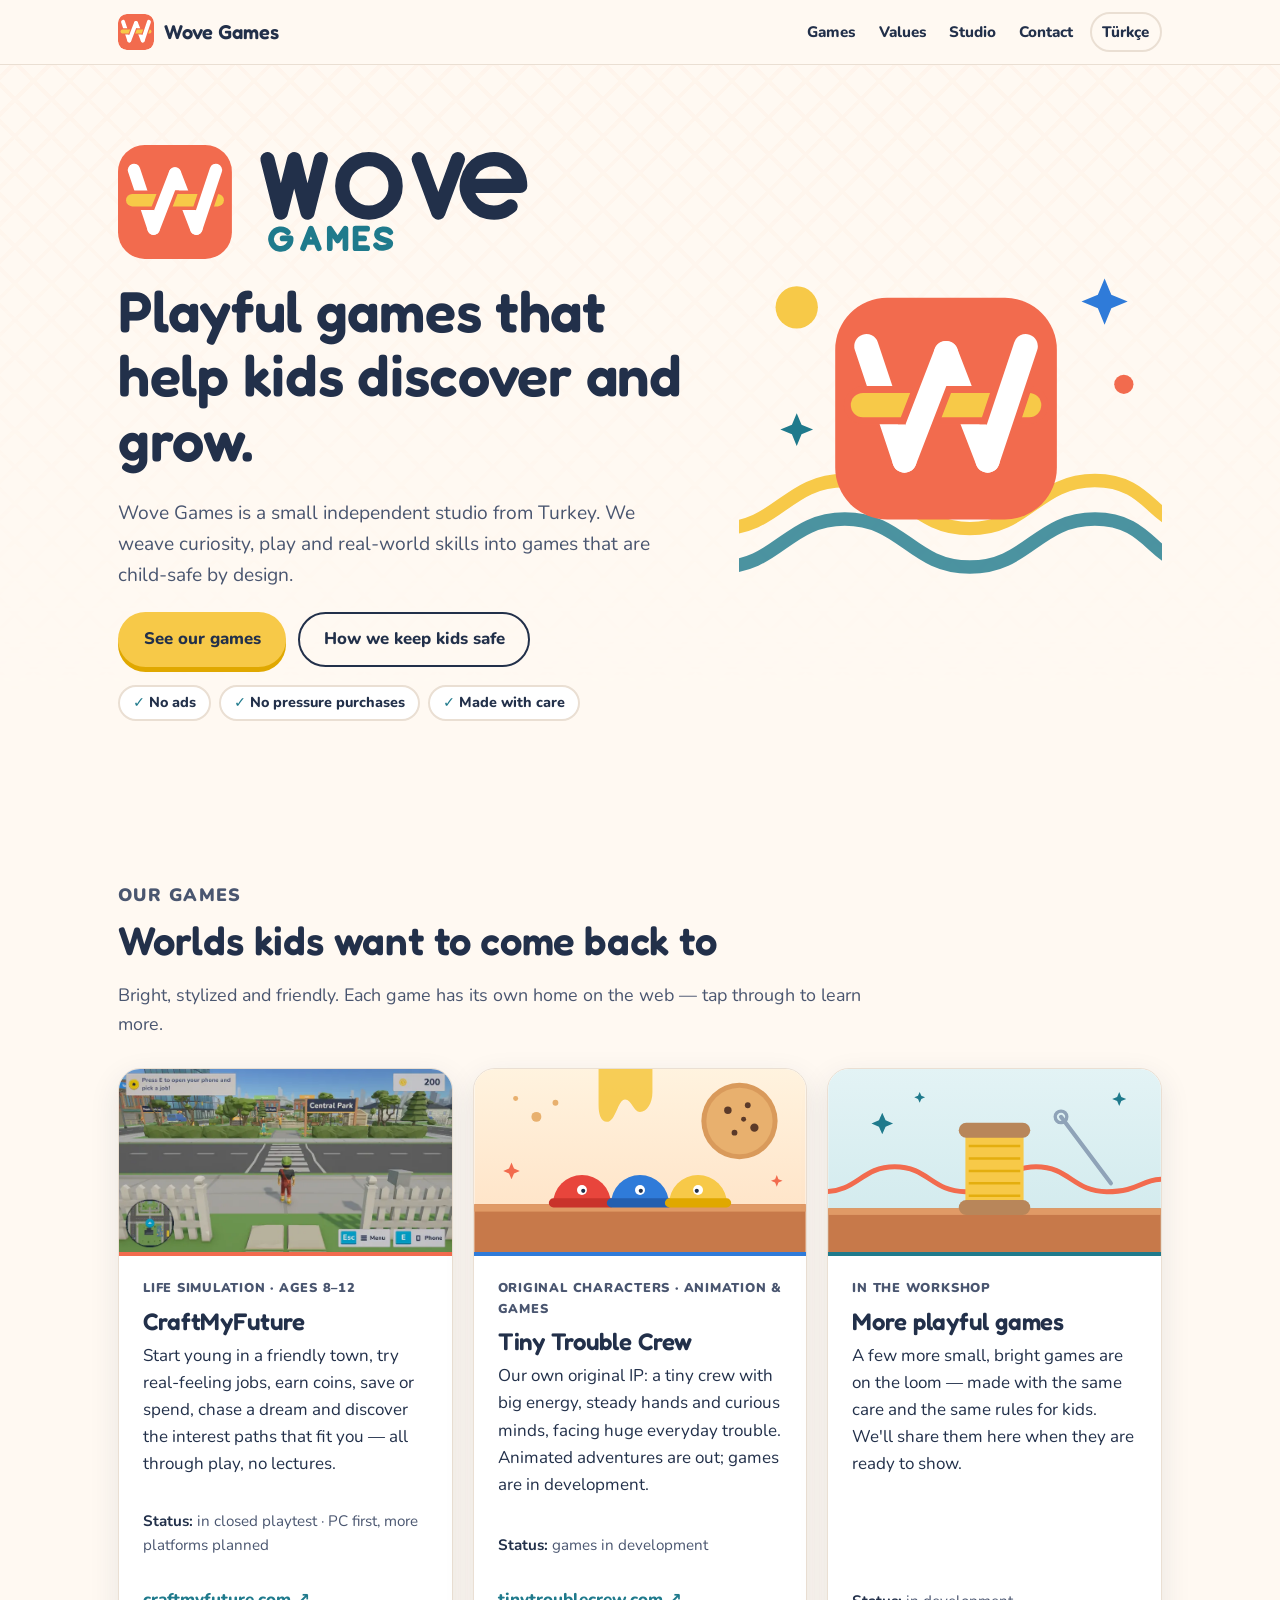
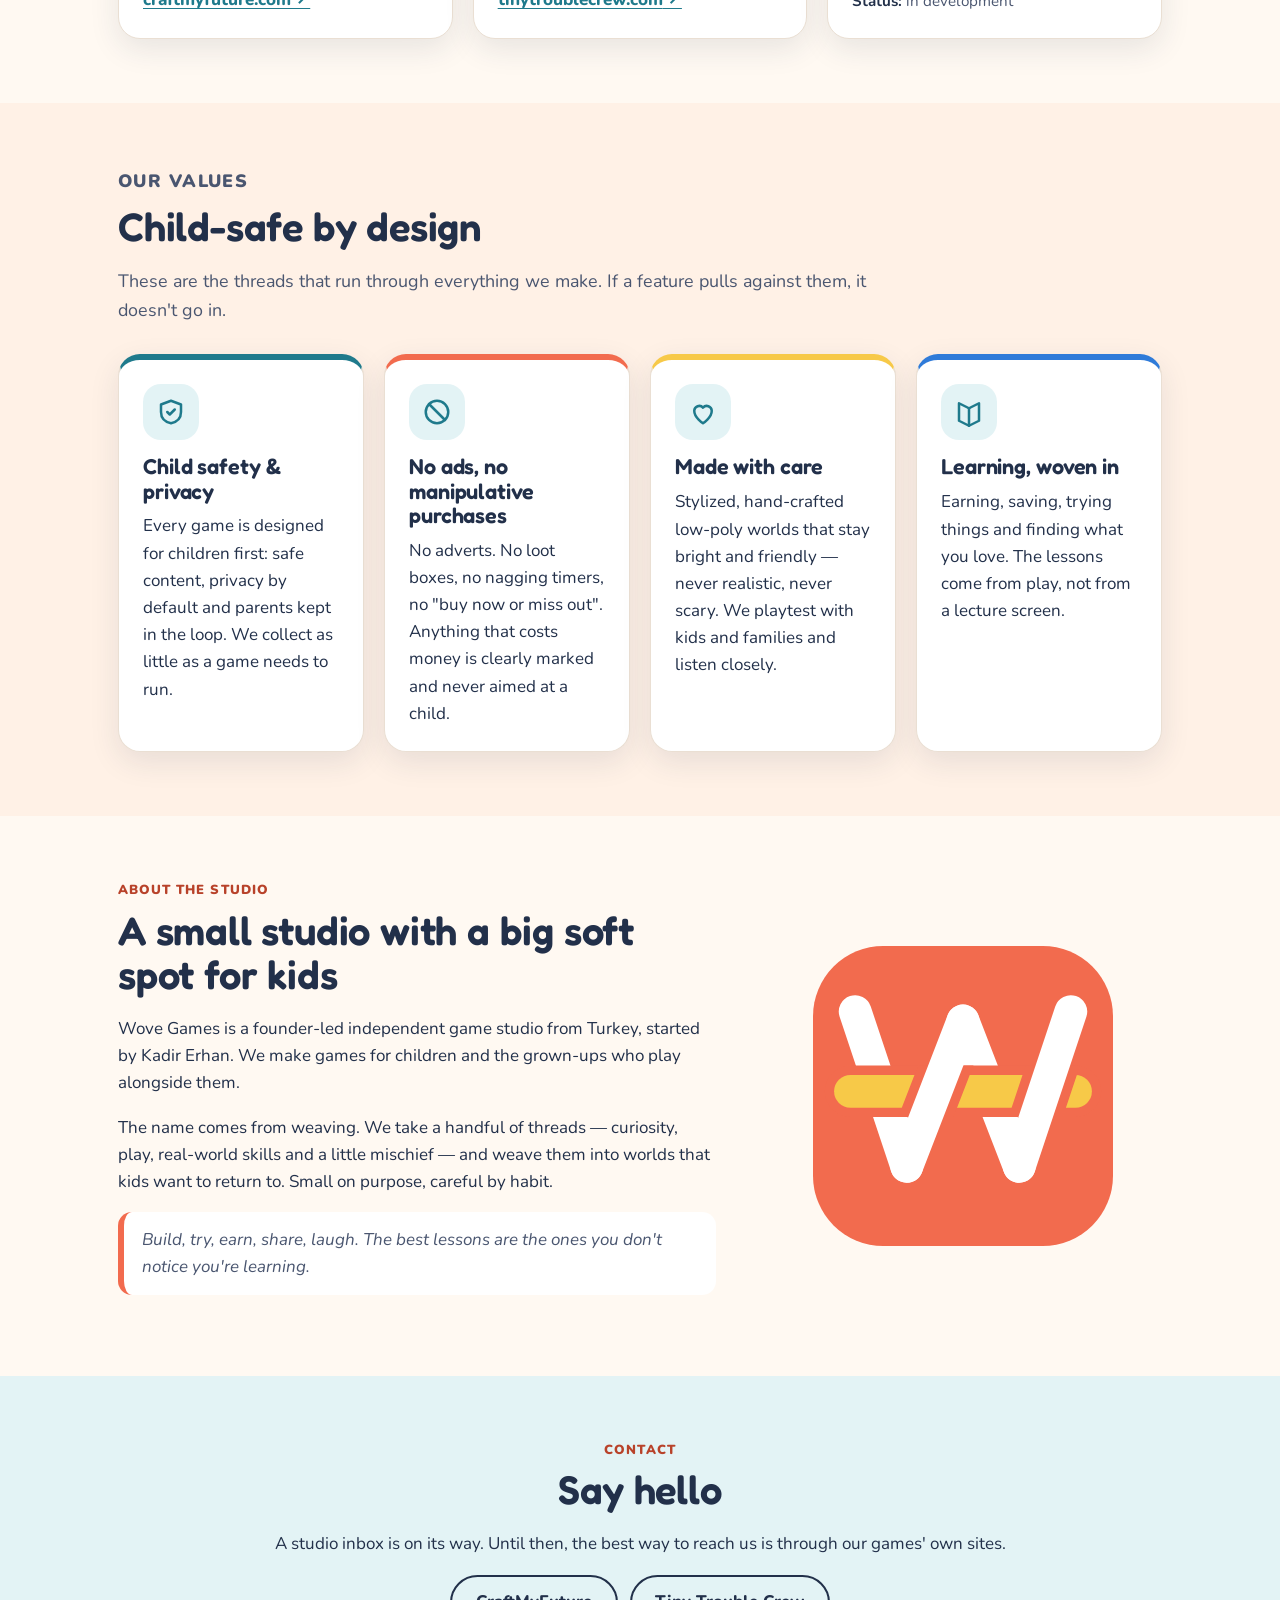
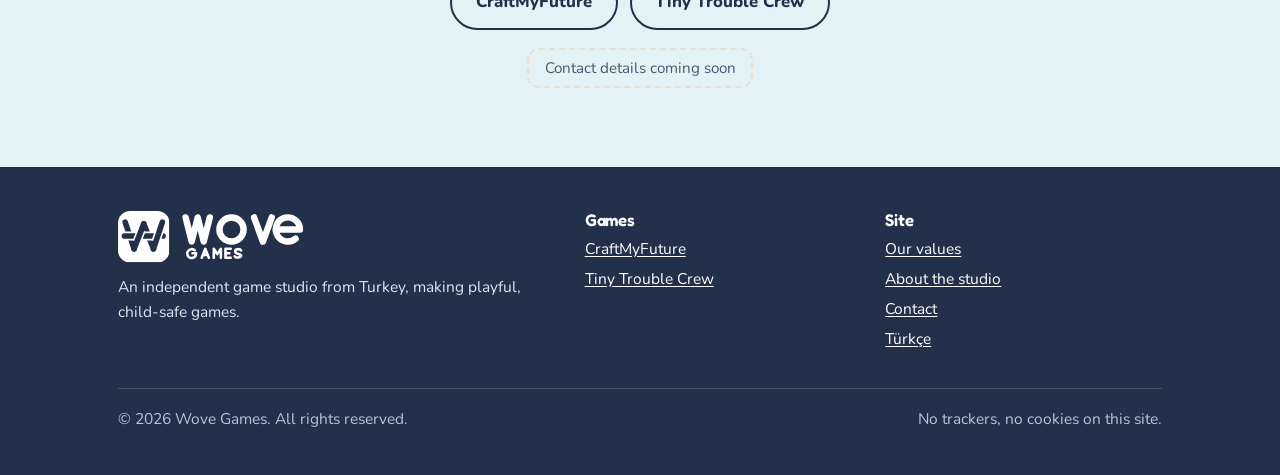
==== index.html @ b37e40ab "Wove Games website and logo: initial static site Hand-written static site for wovegames.com (GitHub " ====
<!doctype html>
<html lang="en">
<head>
<meta charset="utf-8">
<meta name="viewport" content="width=device-width, initial-scale=1">
<title>Wove Games — Playful games that help kids discover and grow</title>
<meta name="description" content="Wove Games is a small independent game studio from Turkey. We make playful, child-safe games such as CraftMyFuture and Tiny Trouble Crew — no ads, no pressure purchases.">
<link rel="canonical" href="https://wovegames.com/">
<link rel="alternate" hreflang="en" href="https://wovegames.com/">
<link rel="alternate" hreflang="tr" href="https://wovegames.com/tr/">
<link rel="alternate" hreflang="x-default" href="https://wovegames.com/">
<meta name="theme-color" content="#F26B4E">
<link rel="icon" href="/favicon.svg" type="image/svg+xml">
<link rel="apple-touch-icon" href="/assets/logo-mark-512.png">
<meta property="og:type" content="website">
<meta property="og:site_name" content="Wove Games">
<meta property="og:title" content="Wove Games — Playful games that help kids discover and grow">
<meta property="og:description" content="A small independent game studio from Turkey making child-safe games: CraftMyFuture, Tiny Trouble Crew and more playful games in the workshop.">
<meta property="og:url" content="https://wovegames.com/">
<meta property="og:image" content="https://wovegames.com/assets/og.png">
<meta property="og:image:width" content="1200">
<meta property="og:image:height" content="630">
<meta property="og:image:alt" content="Wove Games logo: a W with a thread woven through it">
<meta property="og:locale" content="en_US">
<meta property="og:locale:alternate" content="tr_TR">
<meta name="twitter:card" content="summary_large_image">
<link rel="preconnect" href="https://fonts.googleapis.com">
<link rel="preconnect" href="https://fonts.gstatic.com" crossorigin>
<link rel="stylesheet" href="https://fonts.googleapis.com/css2?family=Fredoka:wght@600&family=Nunito:wght@400;700;800;900&display=swap">
<link rel="stylesheet" href="/assets/css/site.css">
</head>
<body>
<a class="skip-link" href="#main">Skip to content</a>
<header class="site-header">
 <div class="wrap">
  <a class="brand" href="/"><img src="/assets/logo-mark.svg" alt="" width="36" height="36">Wove Games</a>
  <nav class="nav" aria-label="Main">
   <ul><li><a href="#games">Games</a></li><li><a href="#values">Values</a></li><li><a href="#studio">Studio</a></li><li><a href="#contact">Contact</a></li></ul>
   <a class="lang" href="/tr/" hreflang="tr" lang="tr">Türkçe</a>
  </nav>
 </div>
</header>

<main id="main">
<section class="hero" aria-labelledby="hero-title">
 <div class="wrap">
  <div>
   <svg class="hero-logo" viewBox="0 0 236 64" role="img" aria-label="Wove Games">
    <rect width="64" height="64" rx="15" fill="#F26B4E"/>
    <g fill="none" stroke-width="7" stroke-linecap="round" stroke-linejoin="round">
     <path d="M9 14l11 33M32 16l12 31" stroke="#fff"/>
     <path d="M8 31H56" stroke="#F26B4E" stroke-width="11"/>
     <path d="M8 31H56" stroke="#F7C948"/>
     <g clip-path="url(#hero-band)"><path d="M20 47l12-31M44 47l11-33" stroke="#F26B4E" stroke-width="11"/></g>
     <path d="M20 47l12-31M44 47l11-33" stroke="#fff"/>
    </g>
    <clipPath id="hero-band"><rect y="25.5" width="64" height="11"/></clipPath>
    <g transform="translate(84 8)" fill="none" stroke="currentColor" stroke-width="8" stroke-linecap="round" stroke-linejoin="round">
     <path d="M0 0l7.5 30 7.5-30 7.5 30 7.5-30"/><circle cx="57" cy="15" r="15"/><path d="M85 0l11 30 11-30"/><path d="M112 15h30a15 15 0 1 0-5.4 11.5"/>
    </g>
    <g transform="translate(86 47)" fill="none" stroke="#1F7A8C" stroke-width="3.2" stroke-linecap="round" stroke-linejoin="round">
     <path d="M9.4 2a5.5 5.5 0 1 0 1.6 3.5h-4.5"/><path d="M18 11l4.4-11 4.4 11M19.8 7.5h5.2"/><path d="M33 11V0l4.4 6.6L41.8 0v11"/><path d="M54 0h-6.5v11h6.5M47.5 5.5h4.8"/><path d="M67 2c-1.5-2.3-7.5-2.3-7.5 1.2S67 6 67 8.3 60.5 12 59 9.3"/>
    </g>
   </svg>
   <h1 id="hero-title">Playful games that help kids discover and grow.</h1>
   <p class="lead">Wove Games is a small independent studio from Turkey. We weave curiosity, play and real-world skills into games that are child-safe by design.</p>
   <div class="hero-actions">
    <a class="btn btn-primary" href="#games">See our games</a>
    <a class="btn btn-outline" href="#values">How we keep kids safe</a>
   </div>
   <ul class="pills" aria-label="Our promises"><li>No ads</li><li>No pressure purchases</li><li>Made with care</li></ul>
  </div>
  <svg class="hero-art" viewBox="0 0 440 400" aria-hidden="true" focusable="false">
   <path d="M-20 300c60 0 70-50 130-50s70 50 130 50 70-50 130-50 60 50 110 50" fill="none" stroke="#F7C948" stroke-width="14" stroke-linecap="round"/>
   <path d="M-20 340c60 0 70-50 130-50s70 50 130 50 70-50 130-50 60 50 110 50" fill="none" stroke="#1F7A8C" stroke-width="14" stroke-linecap="round" opacity=".8"/>
   <g transform="translate(100 60) scale(3.6)">
    <rect width="64" height="64" rx="15" fill="#F26B4E"/>
    <g fill="none" stroke-width="7" stroke-linecap="round" stroke-linejoin="round">
     <path d="M9 14l11 33M32 16l12 31" stroke="#fff"/>
     <path d="M8 31H56" stroke="#F26B4E" stroke-width="11"/>
     <path d="M8 31H56" stroke="#F7C948"/>
     <g clip-path="url(#art-band)"><path d="M20 47l12-31M44 47l11-33" stroke="#F26B4E" stroke-width="11"/></g>
     <path d="M20 47l12-31M44 47l11-33" stroke="#fff"/>
    </g>
    <clipPath id="art-band"><rect y="25.5" width="64" height="11"/></clipPath>
   </g>
   <circle cx="60" cy="70" r="22" fill="#F7C948"/>
   <path d="M380 40l7 17 17 7-17 7-7 17-7-17-17-7 17-7z" fill="#2F7BD9"/>
   <path d="M60 180l5 12 12 5-12 5-5 12-5-12-12-5 12-5z" fill="#1F7A8C"/>
   <circle cx="400" cy="150" r="10" fill="#F26B4E"/>
  </svg>
 </div>
</section>

<section class="section" id="games" aria-labelledby="games-title">
 <div class="wrap">
  <div class="section-head">
   <p class="eyebrow">Our games</p>
   <h2 id="games-title">Worlds kids want to come back to</h2>
   <p>Bright, stylized and friendly. Each game has its own home on the web — tap through to learn more.</p>
  </div>
  <div class="grid grid-3">
   <article class="card game coral">
    <img src="/assets/img/craftmyfuture.webp" srcset="/assets/img/craftmyfuture.webp 800w, /assets/img/craftmyfuture-1600.webp 1600w" sizes="(min-width: 980px) 33vw, (min-width: 640px) 50vw, 100vw" width="1600" height="900" alt="A kid in a green cap standing in front of the park in CraftVille, the town of CraftMyFuture" loading="lazy" decoding="async">
    <div class="game-body">
     <span class="tag">Life simulation · ages 8–12</span>
     <h3>CraftMyFuture</h3>
     <p>Start young in a friendly town, try real-feeling jobs, earn coins, save or spend, chase a dream and discover the interest paths that fit you — all through play, no lectures.</p>
     <p class="status"><strong>Status:</strong> in closed playtest · PC first, more platforms planned</p>
     <p class="cta"><a href="https://craftmyfuture.com" rel="noopener">craftmyfuture.com</a></p>
    </div>
   </article>
   <article class="card game blue">
    <img src="/assets/img/tiny-trouble-crew.svg" width="800" height="450" alt="Three tiny helmets in red, blue and yellow peeking over the edge of a giant kitchen table" loading="lazy" decoding="async">
    <div class="game-body">
     <span class="tag">Original characters · animation &amp; games</span>
     <h3>Tiny Trouble Crew</h3>
     <p>Our own original IP: a tiny crew with big energy, steady hands and curious minds, facing huge everyday trouble. Animated adventures are out; games are in development.</p>
     <p class="status"><strong>Status:</strong> games in development</p>
     <p class="cta"><a href="https://tinytroublecrew.com" rel="noopener">tinytroublecrew.com</a></p>
    </div>
   </article>
   <article class="card game teal">
    <img src="/assets/img/workshop.svg" width="800" height="450" alt="A spool of thread on a workbench with a few sparkles" loading="lazy" decoding="async">
    <div class="game-body">
     <span class="tag">In the workshop</span>
     <h3>More playful games</h3>
     <p>A few more small, bright games are on the loom — made with the same care and the same rules for kids. We'll share them here when they are ready to show.</p>
     <p class="status"><strong>Status:</strong> in development</p>
    </div>
   </article>
  </div>
 </div>
</section>

<section class="section section-tint" id="values" aria-labelledby="values-title">
 <div class="wrap">
  <div class="section-head">
   <p class="eyebrow">Our values</p>
   <h2 id="values-title">Child-safe by design</h2>
   <p>These are the threads that run through everything we make. If a feature pulls against them, it doesn't go in.</p>
  </div>
  <div class="grid grid-4">
   <article class="card value">
    <div class="icon-bubble" aria-hidden="true"><svg viewBox="0 0 24 24" fill="none" stroke="currentColor" stroke-width="2" stroke-linecap="round" stroke-linejoin="round"><path d="M12 3l8 3v6c0 5-3.5 8-8 9-4.5-1-8-4-8-9V6z"/><path d="M9 12l2 2 4-4"/></svg></div>
    <h3>Child safety &amp; privacy</h3>
    <p>Every game is designed for children first: safe content, privacy by default and parents kept in the loop. We collect as little as a game needs to run.</p>
   </article>
   <article class="card value">
    <div class="icon-bubble" aria-hidden="true"><svg viewBox="0 0 24 24" fill="none" stroke="currentColor" stroke-width="2" stroke-linecap="round" stroke-linejoin="round"><circle cx="12" cy="12" r="9"/><path d="M5.6 5.6l12.8 12.8"/></svg></div>
    <h3>No ads, no manipulative purchases</h3>
    <p>No adverts. No loot boxes, no nagging timers, no "buy now or miss out". Anything that costs money is clearly marked and never aimed at a child.</p>
   </article>
   <article class="card value">
    <div class="icon-bubble" aria-hidden="true"><svg viewBox="0 0 24 24" fill="none" stroke="currentColor" stroke-width="2" stroke-linecap="round" stroke-linejoin="round"><path d="M12 21s-7-4.5-7-10a4 4 0 0 1 7-2.5A4 4 0 0 1 19 11c0 5.5-7 10-7 10z"/></svg></div>
    <h3>Made with care</h3>
    <p>Stylized, hand-crafted low-poly worlds that stay bright and friendly — never realistic, never scary. We playtest with kids and families and listen closely.</p>
   </article>
   <article class="card value">
    <div class="icon-bubble" aria-hidden="true"><svg viewBox="0 0 24 24" fill="none" stroke="currentColor" stroke-width="2" stroke-linecap="round" stroke-linejoin="round"><path d="M4 19V5l8 4 8-4v14l-8 4z"/><path d="M12 9v14"/></svg></div>
    <h3>Learning, woven in</h3>
    <p>Earning, saving, trying things and finding what you love. The lessons come from play, not from a lecture screen.</p>
   </article>
  </div>
 </div>
</section>

<section class="section" id="studio" aria-labelledby="studio-title">
 <div class="wrap about">
  <div>
   <p class="eyebrow">About the studio</p>
   <h2 id="studio-title">A small studio with a big soft spot for kids</h2>
   <p>Wove Games is a founder-led independent game studio from Turkey, started by Kadir Erhan. We make games for children and the grown-ups who play alongside them.</p>
   <p>The name comes from weaving. We take a handful of threads — curiosity, play, real-world skills and a little mischief — and weave them into worlds that kids want to return to. Small on purpose, careful by habit.</p>
   <p class="weave-note">Build, try, earn, share, laugh. The best lessons are the ones you don't notice you're learning.</p>
  </div>
  <img class="about-mark" src="/assets/logo-mark.svg" alt="The Wove Games mark: a white W on coral with a yellow thread woven over and under its legs" width="300" height="300" loading="lazy">
 </div>
</section>

<section class="section section-teal contact" id="contact" aria-labelledby="contact-title">
 <div class="wrap">
  <p class="eyebrow">Contact</p>
  <h2 id="contact-title">Say hello</h2>
  <p>A studio inbox is on its way. Until then, the best way to reach us is through our games' own sites.</p>
  <!-- TODO: contact email -->
  <div class="links">
   <a class="btn btn-outline" href="https://craftmyfuture.com" rel="noopener">CraftMyFuture</a>
   <a class="btn btn-outline" href="https://tinytroublecrew.com" rel="noopener">Tiny Trouble Crew</a>
  </div>
  <p class="placeholder">Contact details coming soon</p>
 </div>
</section>
</main>

<footer class="site-footer">
 <div class="wrap">
  <div class="footer-grid">
   <div>
    <svg class="footer-logo" viewBox="0 0 236 64" role="img" aria-label="Wove Games">
     <mask id="foot-mask" maskUnits="userSpaceOnUse" x="0" y="0" width="64" height="64">
      <rect width="64" height="64" fill="#fff"/>
      <g fill="none" stroke-width="7" stroke-linecap="round" stroke-linejoin="round">
       <path d="M9 14l11 33M32 16l12 31" stroke="#000"/><path d="M8 31H56" stroke="#fff" stroke-width="11"/><path d="M8 31H56" stroke="#000"/>
       <g clip-path="url(#foot-band)"><path d="M20 47l12-31M44 47l11-33" stroke="#fff" stroke-width="11"/></g><path d="M20 47l12-31M44 47l11-33" stroke="#000"/>
      </g>
     </mask>
     <clipPath id="foot-band"><rect y="25.5" width="64" height="11"/></clipPath>
     <rect width="64" height="64" rx="15" fill="currentColor" mask="url(#foot-mask)"/>
     <g transform="translate(84 8)" fill="none" stroke="currentColor" stroke-width="8" stroke-linecap="round" stroke-linejoin="round"><path d="M0 0l7.5 30 7.5-30 7.5 30 7.5-30"/><circle cx="57" cy="15" r="15"/><path d="M85 0l11 30 11-30"/><path d="M112 15h30a15 15 0 1 0-5.4 11.5"/></g>
     <g transform="translate(86 47)" fill="none" stroke="currentColor" stroke-width="3.2" stroke-linecap="round" stroke-linejoin="round"><path d="M9.4 2a5.5 5.5 0 1 0 1.6 3.5h-4.5"/><path d="M18 11l4.4-11 4.4 11M19.8 7.5h5.2"/><path d="M33 11V0l4.4 6.6L41.8 0v11"/><path d="M54 0h-6.5v11h6.5M47.5 5.5h4.8"/><path d="M67 2c-1.5-2.3-7.5-2.3-7.5 1.2S67 6 67 8.3 60.5 12 59 9.3"/></g>
    </svg>
    <p>An independent game studio from Turkey, making playful, child-safe games.</p>
   </div>
   <div>
    <h2>Games</h2>
    <ul>
     <li><a href="https://craftmyfuture.com" rel="noopener">CraftMyFuture</a></li>
     <li><a href="https://tinytroublecrew.com" rel="noopener">Tiny Trouble Crew</a></li>
    </ul>
   </div>
   <div>
    <h2>Site</h2>
    <ul>
     <li><a href="#values">Our values</a></li>
     <li><a href="#studio">About the studio</a></li>
     <li><a href="#contact">Contact</a></li>
     <li><a href="/tr/" hreflang="tr" lang="tr">Türkçe</a></li>
    </ul>
   </div>
  </div>
  <p class="copyright"><span>© 2026 Wove Games. All rights reserved.</span><span>No trackers, no cookies on this site.</span></p>
 </div>
</footer>
</body>
</html>
---- assets/css/site.css ----
/* Wove Games — one stylesheet, mobile first, no build step */
:root {
  --ink: #22304A;
  --ink-soft: #4A5670;
  --bg: #FFF9F2;
  --surface: #FFFFFF;
  --surface-2: #FFF1E6;
  --line: #EADFD3;
  --coral: #F26B4E;
  --coral-deep: #B8422A;
  --sun: #F7C948;
  --sun-deep: #E0A800;
  --teal: #1F7A8C;
  --teal-deep: #166070;
  --teal-light: #E3F3F5;
  --blue: #2F7BD9;
  --focus: #7C3AED;
  --radius: 22px;
  --shadow: 0 10px 30px rgba(34, 48, 74, .10);
  --header-bg: rgba(255, 249, 242, .92);
  --max: 1100px;
  color-scheme: light;
}
@media (prefers-color-scheme: dark) {
  :root:not([data-theme="light"]) {
    --ink: #EDF0F7;
    --ink-soft: #B9C2D6;
    --bg: #151A28;
    --surface: #1F2538;
    --surface-2: #2A2234;
    --line: #2F3850;
    --coral-deep: #FF8F75;
    --teal: #5CC3D5;
    --teal-deep: #8ADCE9;
    --teal-light: #1C3A42;
    --focus: #C4B5FD;
    --shadow: 0 10px 30px rgba(0, 0, 0, .35);
    --header-bg: rgba(21, 26, 40, .92);
    color-scheme: dark;
  }
}
:root[data-theme="dark"] {
  --ink: #EDF0F7;
  --ink-soft: #B9C2D6;
  --bg: #151A28;
  --surface: #1F2538;
  --surface-2: #2A2234;
  --line: #2F3850;
  --coral-deep: #FF8F75;
  --teal: #5CC3D5;
  --teal-deep: #8ADCE9;
  --teal-light: #1C3A42;
  --focus: #C4B5FD;
  --shadow: 0 10px 30px rgba(0, 0, 0, .35);
  --header-bg: rgba(21, 26, 40, .92);
  color-scheme: dark;
}

*, *::before, *::after { box-sizing: border-box; }
html { scroll-behavior: smooth; -webkit-text-size-adjust: 100%; }
body {
  margin: 0;
  font-family: "Nunito", system-ui, -apple-system, "Segoe UI", Roboto, Arial, sans-serif;
  font-size: 1.0625rem;
  line-height: 1.6;
  color: var(--ink);
  background: var(--bg);
  overflow-x: hidden;
}
img, svg { max-width: 100%; height: auto; display: block; }
a { color: var(--teal); text-underline-offset: .15em; }
a:hover { color: var(--teal-deep); }
h1, h2, h3 { font-family: "Fredoka", "Nunito", system-ui, sans-serif; line-height: 1.12; margin: 0 0 .45em; font-weight: 600; letter-spacing: -.005em; }
h1 { font-size: clamp(2.1rem, 6.5vw, 3.6rem); }
h2 { font-size: clamp(1.7rem, 4.5vw, 2.5rem); }
h3 { font-size: 1.35rem; }
p { margin: 0 0 1em; }
:focus-visible { outline: 3px solid var(--focus); outline-offset: 3px; border-radius: 8px; }

.visually-hidden { position: absolute !important; width: 1px; height: 1px; overflow: hidden; clip: rect(0 0 0 0); white-space: nowrap; }
.skip-link { position: absolute; left: 16px; top: -60px; z-index: 100; background: var(--ink); color: var(--bg); padding: .6em 1em; border-radius: 10px; font-weight: 800; }
.skip-link:focus { top: 12px; }

.wrap { width: 100%; max-width: var(--max); margin: 0 auto; padding: 0 16px; }
@media (min-width: 720px) { .wrap { padding: 0 28px; } }

/* Header */
.site-header { position: sticky; top: 0; z-index: 50; background: var(--header-bg); backdrop-filter: saturate(1.4) blur(8px); border-bottom: 1px solid var(--line); }
.site-header .wrap { display: flex; align-items: center; gap: 10px 16px; min-height: 64px; flex-wrap: wrap; padding-top: 8px; padding-bottom: 8px; }
.brand { display: inline-flex; align-items: center; gap: 10px; font-family: "Fredoka", "Nunito", sans-serif; font-weight: 600; font-size: 1.25rem; color: var(--ink); text-decoration: none; }
.brand img { width: 36px; height: 36px; border-radius: 9px; }
.nav { margin-left: auto; display: flex; align-items: center; gap: 2px; flex-wrap: wrap; }
.nav ul { list-style: none; margin: 0; padding: 0; display: flex; gap: 2px; flex-wrap: wrap; }
.nav a { display: inline-block; padding: .4em .7em; border-radius: 999px; font-weight: 800; color: var(--ink); text-decoration: none; font-size: .95rem; }
.nav a:hover { background: var(--teal-light); color: var(--ink); }
.nav .lang { border: 2px solid var(--line); margin-left: 4px; }
@media (max-width: 479px) { .nav ul { display: none; } }

/* Buttons */
.btn { display: inline-flex; align-items: center; justify-content: center; gap: .5em; min-height: 50px; padding: .7em 1.4em; border-radius: 999px; font: inherit; font-weight: 800; font-size: 1.05rem; text-decoration: none; cursor: pointer; border: 2px solid transparent; transition: transform .15s ease, box-shadow .15s ease; }
.btn:hover { transform: translateY(-2px); }
.btn-primary { background: var(--sun); color: #22304A; box-shadow: 0 5px 0 var(--sun-deep); }
.btn-primary:hover { color: #22304A; box-shadow: 0 7px 0 var(--sun-deep); }
.btn-outline { background: transparent; color: var(--ink); border-color: var(--ink); }
.btn-outline:hover { color: var(--ink); background: var(--surface); }

/* Hero */
.hero { position: relative; overflow: hidden; padding: 56px 0 72px; }
.hero::before {
  content: ""; position: absolute; inset: 0; z-index: 0; opacity: .55; pointer-events: none;
  background:
    repeating-linear-gradient(45deg, transparent 0 22px, var(--surface-2) 22px 26px),
    repeating-linear-gradient(-45deg, transparent 0 22px, var(--surface-2) 22px 26px);
  mask-image: linear-gradient(180deg, rgba(0,0,0,.9), transparent 85%);
  -webkit-mask-image: linear-gradient(180deg, rgba(0,0,0,.9), transparent 85%);
}
.hero .wrap { position: relative; z-index: 1; display: grid; gap: 28px; align-items: center; }
.hero .wrap > * { min-width: 0; }
.hero-logo { width: min(100%, 420px); height: auto; margin-bottom: 20px; color: var(--ink); }
.hero p.lead { font-size: 1.2rem; max-width: 36em; color: var(--ink-soft); }
.hero-actions { display: flex; flex-wrap: wrap; gap: 12px; margin: 22px 0 18px; }
.pills { display: flex; flex-wrap: wrap; gap: 8px; list-style: none; padding: 0; margin: 0; }
.pills li { font-size: .9rem; font-weight: 800; padding: .3em .9em; border-radius: 999px; background: var(--surface); border: 2px solid var(--line); }
.pills li::before { content: "✓ "; color: var(--teal); }
.hero-art { justify-self: center; width: 100%; max-width: 440px; height: auto; }
@media (min-width: 900px) { .hero { padding: 80px 0 96px; } .hero .wrap { grid-template-columns: 1.15fr .85fr; gap: 48px; } }

/* Sections */
.section { padding: 64px 0; }
.section-tint { background: var(--surface-2); }
.section-teal { background: var(--teal-light); }
.section-head { max-width: 46em; margin-bottom: 30px; }
.section-head p { font-size: 1.12rem; color: var(--ink-soft); }
.eyebrow { font-weight: 900; text-transform: uppercase; letter-spacing: .08em; font-size: .82rem; color: var(--coral-deep); margin-bottom: .5em; }

.grid { display: grid; gap: 20px; }
@media (min-width: 640px) { .grid-2, .grid-3, .grid-4 { grid-template-columns: repeat(2, 1fr); } }
@media (min-width: 980px) { .grid-3 { grid-template-columns: repeat(3, 1fr); } .grid-4 { grid-template-columns: repeat(4, 1fr); } }

.card { background: var(--surface); border-radius: var(--radius); padding: 24px; box-shadow: var(--shadow); border: 1px solid var(--line); }
.card p:last-child { margin-bottom: 0; }

/* Game cards */
.game { display: flex; flex-direction: column; padding: 0; overflow: hidden; }
.game img, .game svg { width: 100%; aspect-ratio: 16 / 9; object-fit: cover; border-bottom: 4px solid var(--line); }
.game.coral img { border-bottom-color: var(--coral); }
.game.blue img { border-bottom-color: var(--blue); }
.game.teal img { border-bottom-color: var(--teal); }
.game-body { padding: 22px 24px 24px; display: flex; flex-direction: column; flex: 1; }
.game h3 { font-size: 1.5rem; margin-bottom: .25em; }
.game .tag { display: inline-block; font-size: .8rem; font-weight: 900; text-transform: uppercase; letter-spacing: .06em; color: var(--ink-soft); margin-bottom: 10px; }
.game .status { margin-top: auto; padding-top: 14px; font-size: .95rem; color: var(--ink-soft); }
.game .status strong { color: var(--ink); }
.game .cta { margin-top: 14px; }
.game .cta a { font-weight: 800; }
.game .cta a::after { content: " ↗"; }

/* Values */
.value { border-top: 6px solid var(--teal); }
.value:nth-child(2) { border-top-color: var(--coral); }
.value:nth-child(3) { border-top-color: var(--sun); }
.value:nth-child(4) { border-top-color: var(--blue); }
.icon-bubble { width: 56px; height: 56px; border-radius: 18px; display: grid; place-items: center; margin-bottom: 14px; background: var(--teal-light); color: var(--teal); }
.icon-bubble svg { width: 30px; height: 30px; }

/* About */
.about { display: grid; gap: 28px; align-items: center; }
@media (min-width: 900px) { .about { grid-template-columns: 1.2fr .8fr; gap: 48px; } }
.about-mark { justify-self: center; width: min(100%, 300px); }
.weave-note { background: var(--surface); border-left: 6px solid var(--coral); padding: 14px 18px; border-radius: 14px; font-style: italic; color: var(--ink-soft); }

/* Contact */
.contact { text-align: center; }
.contact .links { display: flex; flex-wrap: wrap; gap: 12px; justify-content: center; margin-top: 18px; }
.contact .placeholder { display: inline-block; border: 2px dashed var(--line); border-radius: 12px; padding: .4em 1em; color: var(--ink-soft); font-size: .95rem; margin-top: 18px; }

/* Footer */
.site-footer { background: #22304A; color: #DFE6F3; padding: 44px 0 28px; font-size: .97rem; }
.site-footer a { color: #fff; }
.site-footer a:hover { color: var(--sun); }
.footer-grid { display: grid; gap: 24px; }
@media (min-width: 760px) { .footer-grid { grid-template-columns: 1.6fr 1fr 1fr; } }
.site-footer h2 { font-size: 1.05rem; color: #fff; margin-bottom: .4em; }
.site-footer ul { list-style: none; padding: 0; margin: 0; }
.site-footer li { margin-bottom: .35em; }
.footer-logo { width: 190px; height: auto; color: #fff; margin-bottom: 12px; }
.copyright { margin-top: 30px; padding-top: 18px; border-top: 1px solid rgba(255, 255, 255, .15); color: #B8C3D9; display: flex; flex-wrap: wrap; gap: 8px 20px; justify-content: space-between; }

/* 404 */
.notfound { text-align: center; padding: 80px 0; }
.notfound .big { font-family: "Fredoka", sans-serif; font-size: clamp(4rem, 18vw, 8rem); font-weight: 600; color: var(--coral); line-height: 1; }

@media (prefers-reduced-motion: reduce) {
  html { scroll-behavior: auto; }
  *, *::before, *::after { transition: none !important; animation: none !important; }
  .btn:hover { transform: none; }
}
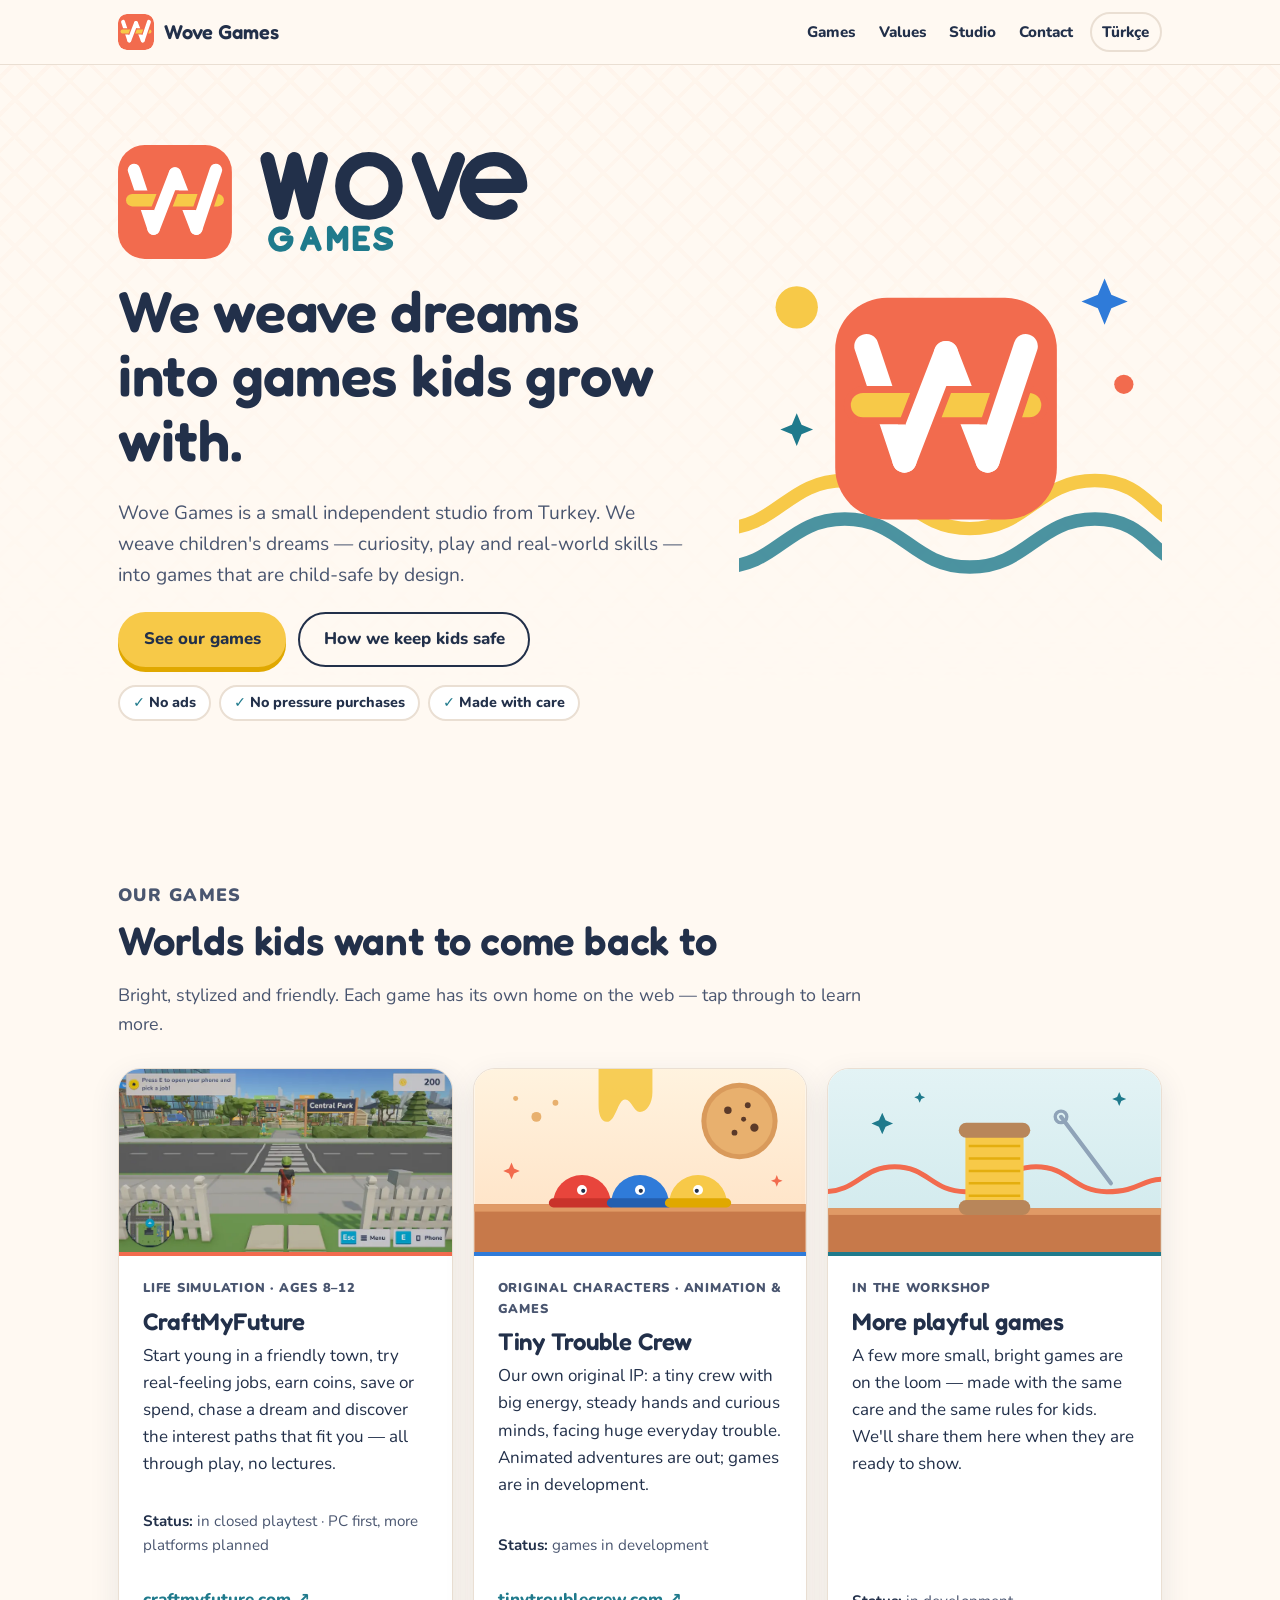
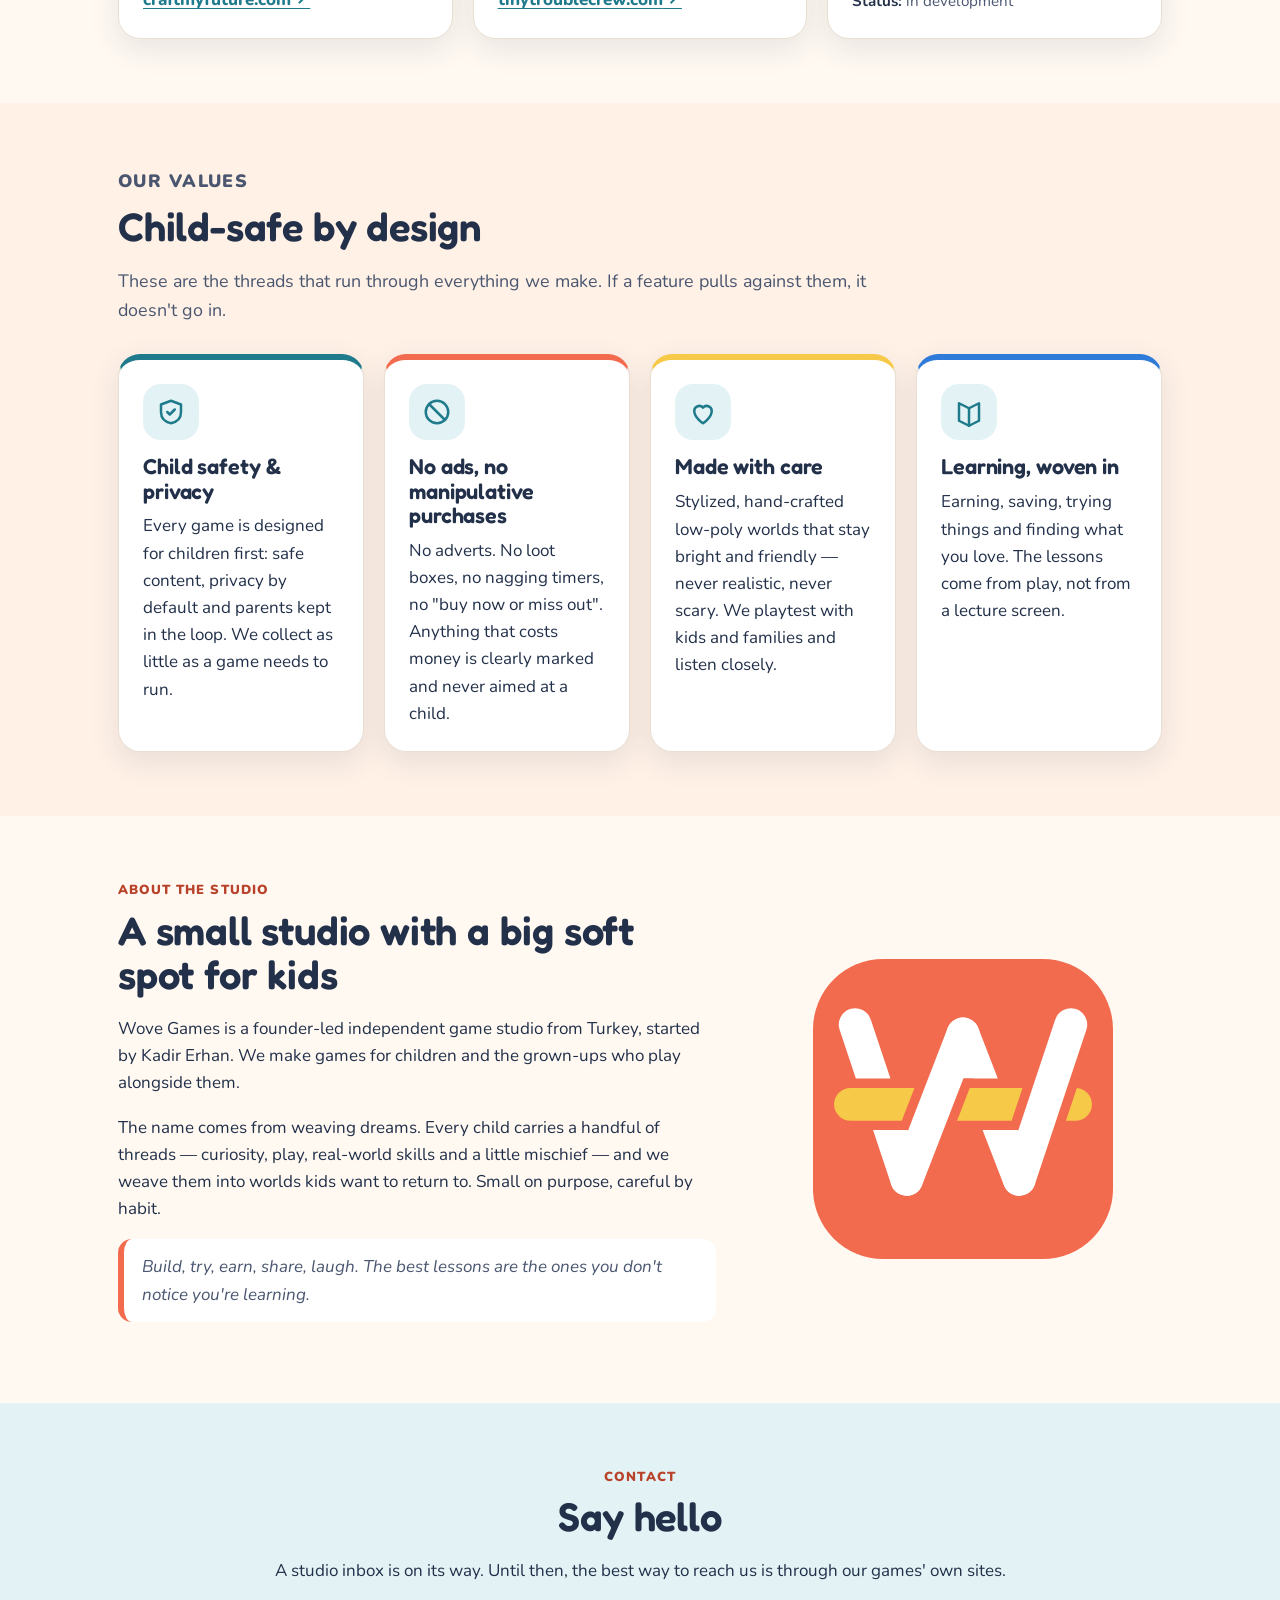
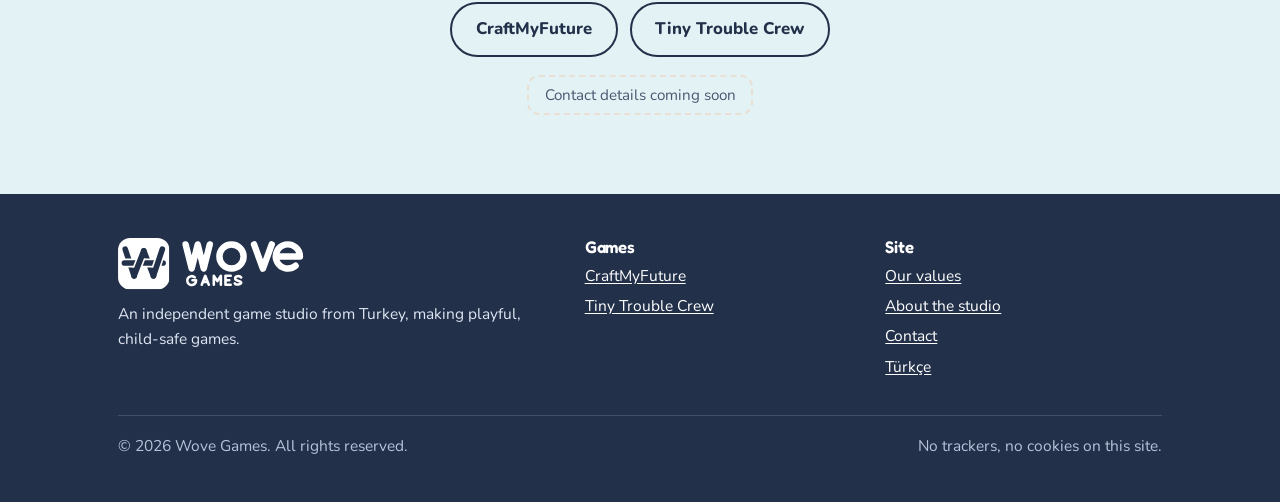
==== commit 33196035: "Copy: the name means weaving dreams (owner note) Co-Authored-By: Claude Fable 5.1 <noreply@anthropic" ====
--- a/index.html
+++ b/index.html
@@ -62,8 +62,8 @@
      <path d="M9.4 2a5.5 5.5 0 1 0 1.6 3.5h-4.5"/><path d="M18 11l4.4-11 4.4 11M19.8 7.5h5.2"/><path d="M33 11V0l4.4 6.6L41.8 0v11"/><path d="M54 0h-6.5v11h6.5M47.5 5.5h4.8"/><path d="M67 2c-1.5-2.3-7.5-2.3-7.5 1.2S67 6 67 8.3 60.5 12 59 9.3"/>
     </g>
    </svg>
-   <h1 id="hero-title">Playful games that help kids discover and grow.</h1>
-   <p class="lead">Wove Games is a small independent studio from Turkey. We weave curiosity, play and real-world skills into games that are child-safe by design.</p>
+   <h1 id="hero-title">We weave dreams into games kids grow with.</h1>
+   <p class="lead">Wove Games is a small independent studio from Turkey. We weave children's dreams — curiosity, play and real-world skills — into games that are child-safe by design.</p>
    <div class="hero-actions">
     <a class="btn btn-primary" href="#games">See our games</a>
     <a class="btn btn-outline" href="#values">How we keep kids safe</a>
@@ -171,7 +171,7 @@
    <p class="eyebrow">About the studio</p>
    <h2 id="studio-title">A small studio with a big soft spot for kids</h2>
    <p>Wove Games is a founder-led independent game studio from Turkey, started by Kadir Erhan. We make games for children and the grown-ups who play alongside them.</p>
-   <p>The name comes from weaving. We take a handful of threads — curiosity, play, real-world skills and a little mischief — and weave them into worlds that kids want to return to. Small on purpose, careful by habit.</p>
+   <p>The name comes from weaving dreams. Every child carries a handful of threads — curiosity, play, real-world skills and a little mischief — and we weave them into worlds kids want to return to. Small on purpose, careful by habit.</p>
    <p class="weave-note">Build, try, earn, share, laugh. The best lessons are the ones you don't notice you're learning.</p>
   </div>
   <img class="about-mark" src="/assets/logo-mark.svg" alt="The Wove Games mark: a white W on coral with a yellow thread woven over and under its legs" width="300" height="300" loading="lazy">
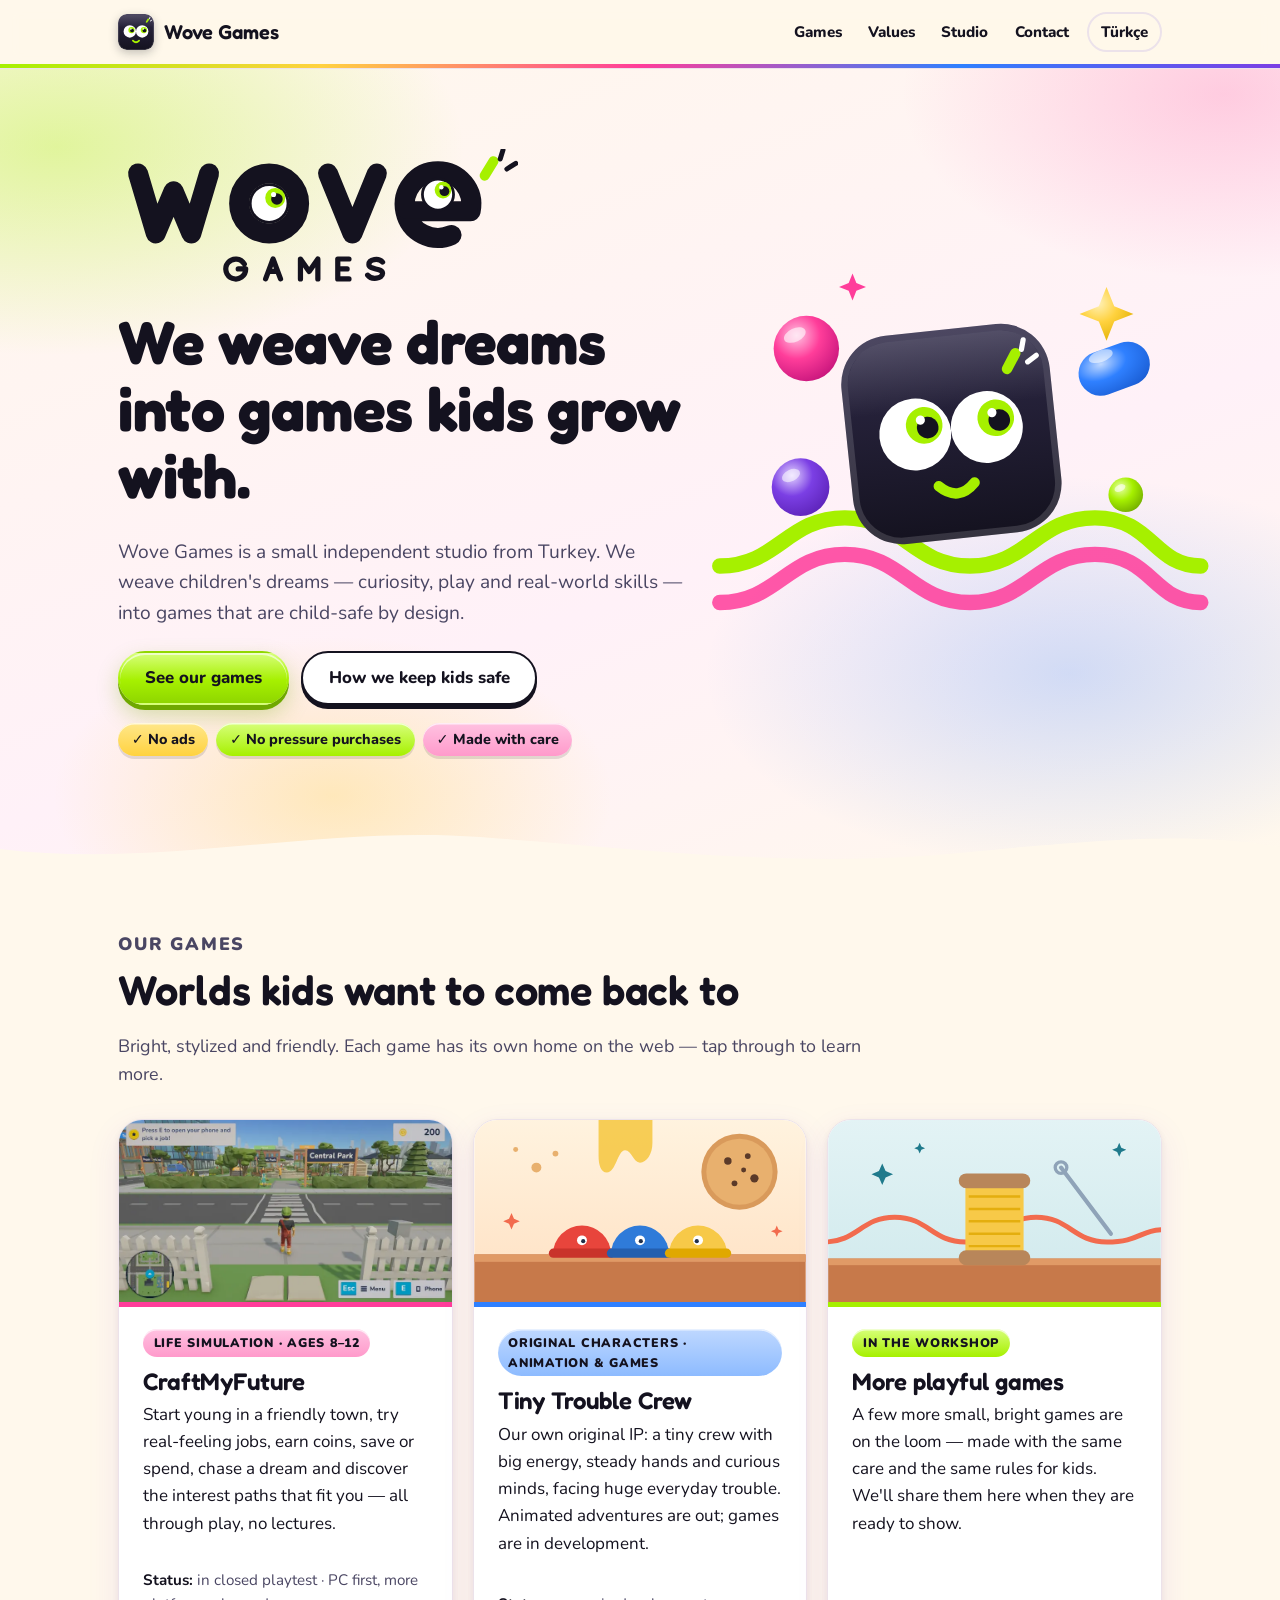
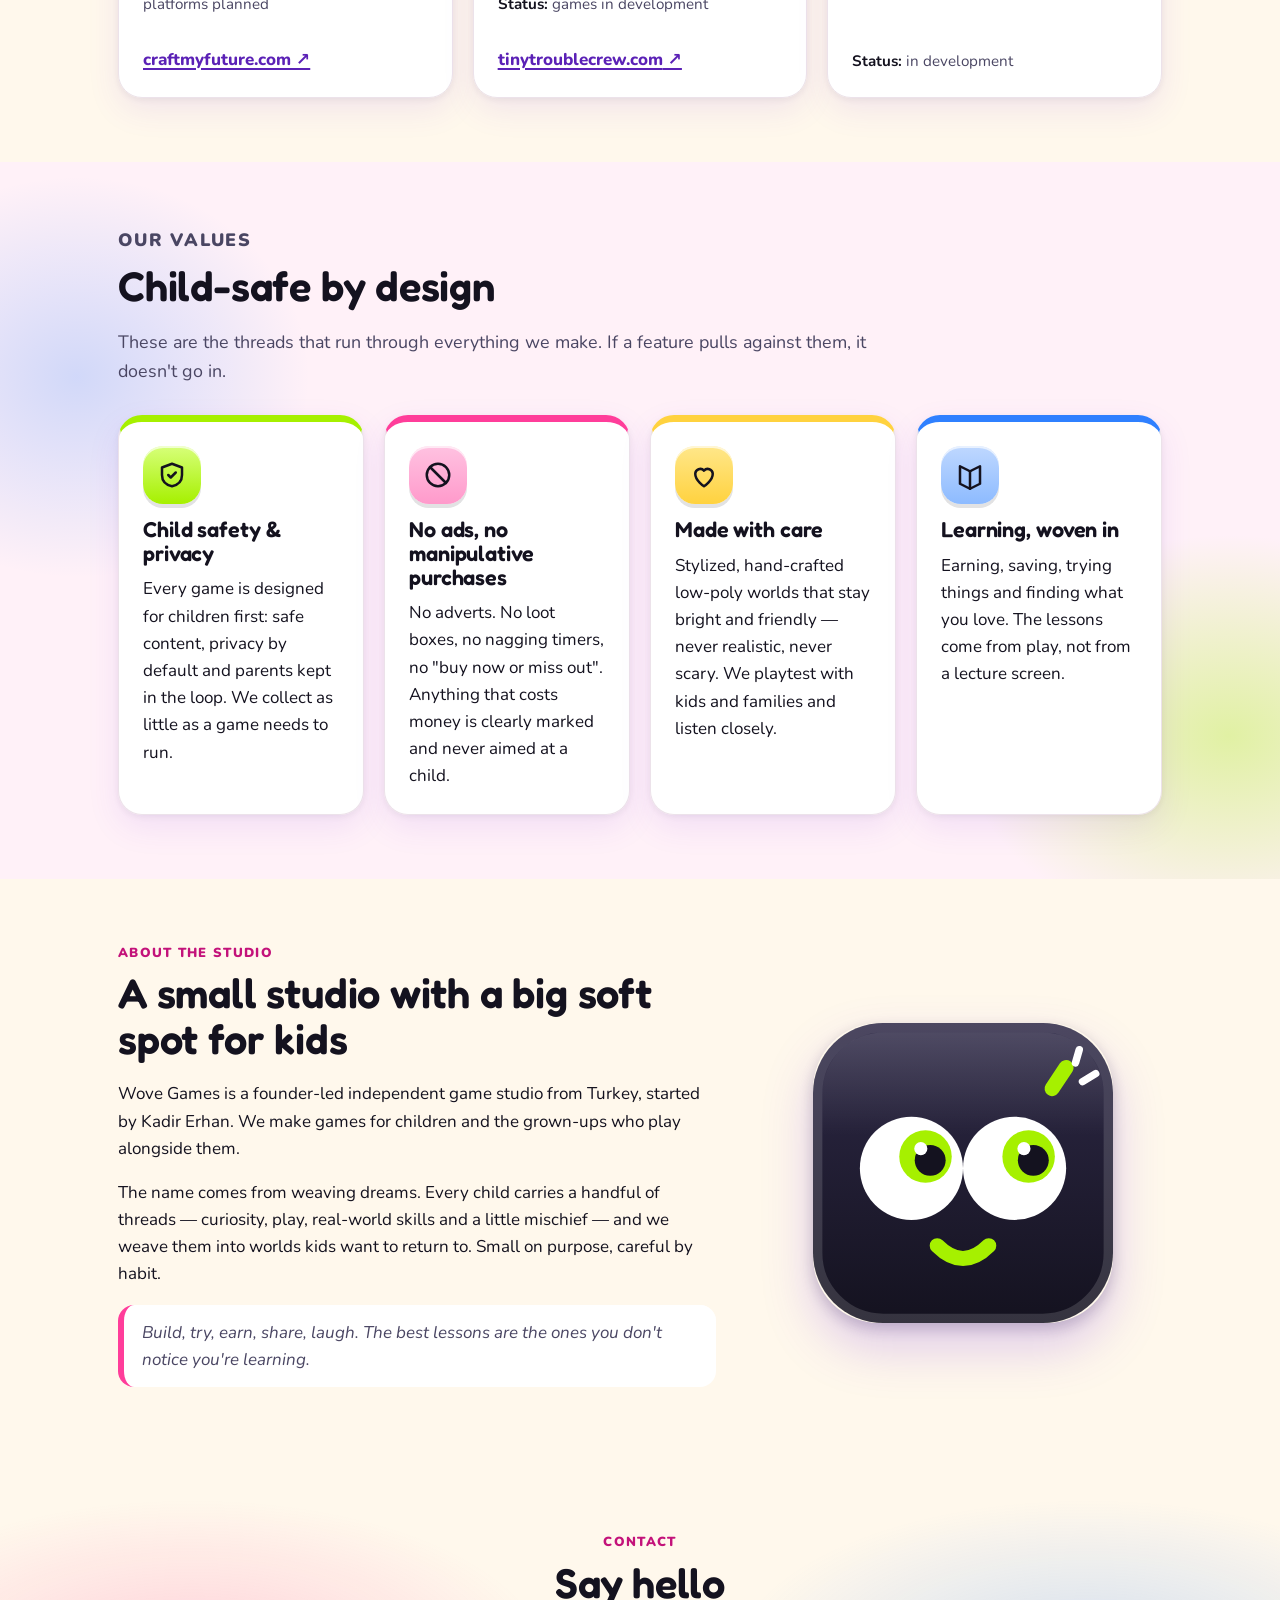
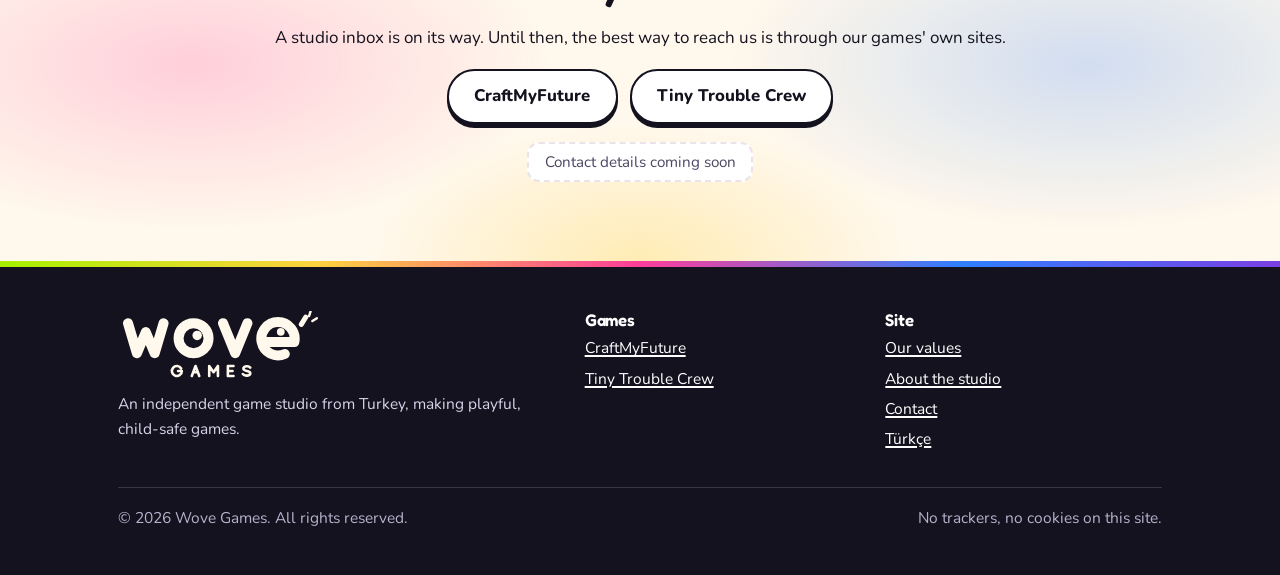
==== commit 058f15ef: "Second design pass: eyed "wove" logo and jelly palette Logo rebuilt as original vector from the owne" ====
--- a/index.html
+++ b/index.html
@@ -3,30 +3,30 @@
 <head>
 <meta charset="utf-8">
 <meta name="viewport" content="width=device-width, initial-scale=1">
-<title>Wove Games — Playful games that help kids discover and grow</title>
+<title>Wove Games — We weave dreams into games</title>
 <meta name="description" content="Wove Games is a small independent game studio from Turkey. We make playful, child-safe games such as CraftMyFuture and Tiny Trouble Crew — no ads, no pressure purchases.">
 <link rel="canonical" href="https://wovegames.com/">
 <link rel="alternate" hreflang="en" href="https://wovegames.com/">
 <link rel="alternate" hreflang="tr" href="https://wovegames.com/tr/">
 <link rel="alternate" hreflang="x-default" href="https://wovegames.com/">
-<meta name="theme-color" content="#F26B4E">
+<meta name="theme-color" content="#A6F000">
 <link rel="icon" href="/favicon.svg" type="image/svg+xml">
 <link rel="apple-touch-icon" href="/assets/logo-mark-512.png">
 <meta property="og:type" content="website">
 <meta property="og:site_name" content="Wove Games">
-<meta property="og:title" content="Wove Games — Playful games that help kids discover and grow">
+<meta property="og:title" content="Wove Games — We weave dreams into games">
 <meta property="og:description" content="A small independent game studio from Turkey making child-safe games: CraftMyFuture, Tiny Trouble Crew and more playful games in the workshop.">
 <meta property="og:url" content="https://wovegames.com/">
 <meta property="og:image" content="https://wovegames.com/assets/og.png">
 <meta property="og:image:width" content="1200">
 <meta property="og:image:height" content="630">
-<meta property="og:image:alt" content="Wove Games logo: a W with a thread woven through it">
+<meta property="og:image:alt" content="Wove Games logo: the word wove in chunky rounded letters, the o and the e looking out with cartoon eyes, GAMES written beneath">
 <meta property="og:locale" content="en_US">
 <meta property="og:locale:alternate" content="tr_TR">
 <meta name="twitter:card" content="summary_large_image">
 <link rel="preconnect" href="https://fonts.googleapis.com">
 <link rel="preconnect" href="https://fonts.gstatic.com" crossorigin>
-<link rel="stylesheet" href="https://fonts.googleapis.com/css2?family=Fredoka:wght@600&family=Nunito:wght@400;700;800;900&display=swap">
+<link rel="stylesheet" href="https://fonts.googleapis.com/css2?family=Fredoka:wght@600;700&family=Nunito:wght@400;700;800;900&display=swap">
 <link rel="stylesheet" href="/assets/css/site.css">
 </head>
 <body>
@@ -45,21 +45,17 @@
 <section class="hero" aria-labelledby="hero-title">
  <div class="wrap">
   <div>
-   <svg class="hero-logo" viewBox="0 0 236 64" role="img" aria-label="Wove Games">
-    <rect width="64" height="64" rx="15" fill="#F26B4E"/>
-    <g fill="none" stroke-width="7" stroke-linecap="round" stroke-linejoin="round">
-     <path d="M9 14l11 33M32 16l12 31" stroke="#fff"/>
-     <path d="M8 31H56" stroke="#F26B4E" stroke-width="11"/>
-     <path d="M8 31H56" stroke="#F7C948"/>
-     <g clip-path="url(#hero-band)"><path d="M20 47l12-31M44 47l11-33" stroke="#F26B4E" stroke-width="11"/></g>
-     <path d="M20 47l12-31M44 47l11-33" stroke="#fff"/>
+   <svg class="hero-logo" viewBox="0 0 360 124" role="img" aria-label="Wove Games">
+    <g fill="none" stroke="currentColor" stroke-width="18" stroke-linecap="round" stroke-linejoin="round">
+     <path d="M18 22l16 54 16-38 16 38 16-54"/><circle cx="136" cy="49" r="27"/><path d="M189 22l22 54 22-54"/>
+     <path d="M258.6 56h58.8a30 30 0 1 0-17.2 21.4"/><path d="M258.6 56h58.8" stroke-width="13"/>
     </g>
-    <clipPath id="hero-band"><rect y="25.5" width="64" height="11"/></clipPath>
-    <g transform="translate(84 8)" fill="none" stroke="currentColor" stroke-width="8" stroke-linecap="round" stroke-linejoin="round">
-     <path d="M0 0l7.5 30 7.5-30 7.5 30 7.5-30"/><circle cx="57" cy="15" r="15"/><path d="M85 0l11 30 11-30"/><path d="M112 15h30a15 15 0 1 0-5.4 11.5"/>
-    </g>
-    <g transform="translate(86 47)" fill="none" stroke="#1F7A8C" stroke-width="3.2" stroke-linecap="round" stroke-linejoin="round">
-     <path d="M9.4 2a5.5 5.5 0 1 0 1.6 3.5h-4.5"/><path d="M18 11l4.4-11 4.4 11M19.8 7.5h5.2"/><path d="M33 11V0l4.4 6.6L41.8 0v11"/><path d="M54 0h-6.5v11h6.5M47.5 5.5h4.8"/><path d="M67 2c-1.5-2.3-7.5-2.3-7.5 1.2S67 6 67 8.3 60.5 12 59 9.3"/>
+    <g fill="#fff" stroke="#14121F" stroke-width="2.5"><circle cx="136" cy="49" r="17"/><circle cx="288" cy="41" r="14"/></g>
+    <circle cx="141.5" cy="44" r="9" fill="#A6F000"/><circle cx="143" cy="45" r="5.2" fill="#14121F"/><circle cx="140" cy="41" r="2.3" fill="#fff"/>
+    <circle cx="292.5" cy="37" r="7.5" fill="#A6F000"/><circle cx="293.8" cy="38" r="4.4" fill="#14121F"/><circle cx="291" cy="34.5" r="2" fill="#fff"/>
+    <g fill="none" stroke-linecap="round"><path d="M330 24l8-13" stroke="#A6F000" stroke-width="9"/><path d="M344 9l2.5-8M350 18l8-5" stroke="currentColor" stroke-width="4.5"/></g>
+    <g fill="none" stroke="currentColor" stroke-width="4.2" stroke-linecap="round" stroke-linejoin="round" transform="translate(97 99) scale(1.12)">
+     <path d="M14.9 4a8 8 0 1 0 1.1 4h-6"/><path d="M32 16l6-16 6 16M34.5 10h7"/><path d="M60 16V0l7 10 7-10v16"/><path d="M99 0h-9v16h9M90 8h7.5"/><path d="M126 2.5c-3-3.5-11-2.5-11 2s11 2.5 11 7-9 5.5-12 1.5"/>
     </g>
    </svg>
    <h1 id="hero-title">We weave dreams into games kids grow with.</h1>
@@ -71,23 +67,36 @@
    <ul class="pills" aria-label="Our promises"><li>No ads</li><li>No pressure purchases</li><li>Made with care</li></ul>
   </div>
   <svg class="hero-art" viewBox="0 0 440 400" aria-hidden="true" focusable="false">
-   <path d="M-20 300c60 0 70-50 130-50s70 50 130 50 70-50 130-50 60 50 110 50" fill="none" stroke="#F7C948" stroke-width="14" stroke-linecap="round"/>
-   <path d="M-20 340c60 0 70-50 130-50s70 50 130 50 70-50 130-50 60 50 110 50" fill="none" stroke="#1F7A8C" stroke-width="14" stroke-linecap="round" opacity=".8"/>
-   <g transform="translate(100 60) scale(3.6)">
-    <rect width="64" height="64" rx="15" fill="#F26B4E"/>
-    <g fill="none" stroke-width="7" stroke-linecap="round" stroke-linejoin="round">
-     <path d="M9 14l11 33M32 16l12 31" stroke="#fff"/>
-     <path d="M8 31H56" stroke="#F26B4E" stroke-width="11"/>
-     <path d="M8 31H56" stroke="#F7C948"/>
-     <g clip-path="url(#art-band)"><path d="M20 47l12-31M44 47l11-33" stroke="#F26B4E" stroke-width="11"/></g>
-     <path d="M20 47l12-31M44 47l11-33" stroke="#fff"/>
+   <defs>
+    <linearGradient id="art-ink" x1="0" y1="0" x2="0" y2="1"><stop offset="0" stop-color="#2E2947"/><stop offset="1" stop-color="#14121F"/></linearGradient>
+    <linearGradient id="art-gloss" x1="0" y1="0" x2="0" y2="1"><stop offset="0" stop-color="#fff" stop-opacity=".18"/><stop offset="1" stop-color="#fff" stop-opacity="0"/></linearGradient>
+    <radialGradient id="art-pink" cx=".35" cy=".3" r=".8"><stop offset="0" stop-color="#FFC2E1"/><stop offset=".45" stop-color="#FF3D9A"/><stop offset="1" stop-color="#C3127A"/></radialGradient>
+    <radialGradient id="art-blue" cx=".35" cy=".3" r=".8"><stop offset="0" stop-color="#BFD8FF"/><stop offset=".45" stop-color="#2F80FF"/><stop offset="1" stop-color="#1B5FD6"/></radialGradient>
+    <radialGradient id="art-sun" cx=".35" cy=".3" r=".8"><stop offset="0" stop-color="#FFF1B8"/><stop offset=".45" stop-color="#FFD23F"/><stop offset="1" stop-color="#E0AE00"/></radialGradient>
+    <radialGradient id="art-lime" cx=".35" cy=".3" r=".8"><stop offset="0" stop-color="#E8FFA8"/><stop offset=".45" stop-color="#A6F000"/><stop offset="1" stop-color="#6FA800"/></radialGradient>
+    <radialGradient id="art-grape" cx=".35" cy=".3" r=".8"><stop offset="0" stop-color="#E2D2FF"/><stop offset=".45" stop-color="#7B3FE4"/><stop offset="1" stop-color="#5B21B6"/></radialGradient>
+   </defs>
+   <path d="M-20 318c60 0 70-50 130-50s70 50 130 50 70-50 130-50 60 50 110 50" fill="none" stroke="#A6F000" stroke-width="16" stroke-linecap="round"/>
+   <path d="M-20 356c60 0 70-50 130-50s70 50 130 50 70-50 130-50 60 50 110 50" fill="none" stroke="#FF3D9A" stroke-width="16" stroke-linecap="round" opacity=".85"/>
+   <g class="drift d3"><circle cx="64" cy="236" r="30" fill="url(#art-grape)"/><ellipse cx="54" cy="224" rx="10" ry="6" fill="#fff" opacity=".55" transform="rotate(-25 54 224)"/></g>
+   <g class="drift"><circle cx="70" cy="92" r="34" fill="url(#art-pink)"/><ellipse cx="58" cy="78" rx="12" ry="7" fill="#fff" opacity=".6" transform="rotate(-25 58 78)"/></g>
+   <g class="drift d2"><rect x="352" y="90" width="76" height="46" rx="23" fill="url(#art-blue)" transform="rotate(-20 390 113)"/><ellipse cx="376" cy="100" rx="13" ry="6" fill="#fff" opacity=".55" transform="rotate(-20 376 100)"/></g>
+   <g class="twinkle"><path d="M382 28l8 20 20 8-20 8-8 20-8-20-20-8 20-8z" fill="url(#art-sun)"/></g>
+   <g class="twinkle t2"><circle cx="402" cy="244" r="18" fill="url(#art-lime)"/><ellipse cx="396" cy="237" rx="6" ry="3.5" fill="#fff" opacity=".6" transform="rotate(-25 396 237)"/></g>
+   <g class="twinkle"><path d="M118 14l4 10 10 4-10 4-4 10-4-10-10-4 10-4z" fill="#FF3D9A"/></g>
+   <g class="bob">
+    <g transform="translate(112 72) rotate(-6 109 109) scale(3.4)">
+     <rect width="64" height="64" rx="15" fill="url(#art-ink)"/>
+     <rect x="1" y="1" width="62" height="62" rx="14" fill="none" stroke="#fff" stroke-opacity=".14" stroke-width="2"/>
+     <path d="M15 2h34a13 13 0 0 1 13 13v9H2v-9A13 13 0 0 1 15 2z" fill="url(#art-gloss)"/>
+     <g fill="#fff"><circle cx="21" cy="31" r="11"/><circle cx="43" cy="31" r="11"/></g>
+     <g fill="#A6F000"><circle cx="24" cy="28.5" r="5.6"/><circle cx="46" cy="28.5" r="5.6"/></g>
+     <g fill="#14121F"><circle cx="25" cy="29.3" r="3.3"/><circle cx="47" cy="29.3" r="3.3"/></g>
+     <g fill="#fff"><circle cx="23" cy="26.8" r="1.4"/><circle cx="45" cy="26.8" r="1.4"/></g>
+     <path d="M26.5 47.5q5.5 5.5 11 0" fill="none" stroke="#A6F000" stroke-width="3.2" stroke-linecap="round"/>
+     <g fill="none" stroke-linecap="round"><path d="M51 14l3-4.5" stroke="#A6F000" stroke-width="3.2"/><path d="M56 8.5l.8-2.8M57.5 12.5l2.8-1.7" stroke="#fff" stroke-width="1.6"/></g>
     </g>
-    <clipPath id="art-band"><rect y="25.5" width="64" height="11"/></clipPath>
    </g>
-   <circle cx="60" cy="70" r="22" fill="#F7C948"/>
-   <path d="M380 40l7 17 17 7-17 7-7 17-7-17-17-7 17-7z" fill="#2F7BD9"/>
-   <path d="M60 180l5 12 12 5-12 5-5 12-5-12-12-5 12-5z" fill="#1F7A8C"/>
-   <circle cx="400" cy="150" r="10" fill="#F26B4E"/>
   </svg>
  </div>
 </section>
@@ -100,7 +109,7 @@
    <p>Bright, stylized and friendly. Each game has its own home on the web — tap through to learn more.</p>
   </div>
   <div class="grid grid-3">
-   <article class="card game coral">
+   <article class="card game pink">
     <img src="/assets/img/craftmyfuture.webp" srcset="/assets/img/craftmyfuture.webp 800w, /assets/img/craftmyfuture-1600.webp 1600w" sizes="(min-width: 980px) 33vw, (min-width: 640px) 50vw, 100vw" width="1600" height="900" alt="A kid in a green cap standing in front of the park in CraftVille, the town of CraftMyFuture" loading="lazy" decoding="async">
     <div class="game-body">
      <span class="tag">Life simulation · ages 8–12</span>
@@ -120,7 +129,7 @@
      <p class="cta"><a href="https://tinytroublecrew.com" rel="noopener">tinytroublecrew.com</a></p>
     </div>
    </article>
-   <article class="card game teal">
+   <article class="card game lime">
     <img src="/assets/img/workshop.svg" width="800" height="450" alt="A spool of thread on a workbench with a few sparkles" loading="lazy" decoding="async">
     <div class="game-body">
      <span class="tag">In the workshop</span>
@@ -174,11 +183,11 @@
    <p>The name comes from weaving dreams. Every child carries a handful of threads — curiosity, play, real-world skills and a little mischief — and we weave them into worlds kids want to return to. Small on purpose, careful by habit.</p>
    <p class="weave-note">Build, try, earn, share, laugh. The best lessons are the ones you don't notice you're learning.</p>
   </div>
-  <img class="about-mark" src="/assets/logo-mark.svg" alt="The Wove Games mark: a white W on coral with a yellow thread woven over and under its legs" width="300" height="300" loading="lazy">
- </div>
-</section>
-
-<section class="section section-teal contact" id="contact" aria-labelledby="contact-title">
+  <img class="about-mark" src="/assets/logo-mark.svg" alt="The Wove Games mark: a dark rounded square with two big cartoon eyes with lime irises and a small lime smile" width="300" height="300" loading="lazy">
+ </div>
+</section>
+
+<section class="section section-candy contact" id="contact" aria-labelledby="contact-title">
  <div class="wrap">
   <p class="eyebrow">Contact</p>
   <h2 id="contact-title">Say hello</h2>
@@ -197,18 +206,16 @@
  <div class="wrap">
   <div class="footer-grid">
    <div>
-    <svg class="footer-logo" viewBox="0 0 236 64" role="img" aria-label="Wove Games">
-     <mask id="foot-mask" maskUnits="userSpaceOnUse" x="0" y="0" width="64" height="64">
-      <rect width="64" height="64" fill="#fff"/>
-      <g fill="none" stroke-width="7" stroke-linecap="round" stroke-linejoin="round">
-       <path d="M9 14l11 33M32 16l12 31" stroke="#000"/><path d="M8 31H56" stroke="#fff" stroke-width="11"/><path d="M8 31H56" stroke="#000"/>
-       <g clip-path="url(#foot-band)"><path d="M20 47l12-31M44 47l11-33" stroke="#fff" stroke-width="11"/></g><path d="M20 47l12-31M44 47l11-33" stroke="#000"/>
-      </g>
-     </mask>
-     <clipPath id="foot-band"><rect y="25.5" width="64" height="11"/></clipPath>
-     <rect width="64" height="64" rx="15" fill="currentColor" mask="url(#foot-mask)"/>
-     <g transform="translate(84 8)" fill="none" stroke="currentColor" stroke-width="8" stroke-linecap="round" stroke-linejoin="round"><path d="M0 0l7.5 30 7.5-30 7.5 30 7.5-30"/><circle cx="57" cy="15" r="15"/><path d="M85 0l11 30 11-30"/><path d="M112 15h30a15 15 0 1 0-5.4 11.5"/></g>
-     <g transform="translate(86 47)" fill="none" stroke="currentColor" stroke-width="3.2" stroke-linecap="round" stroke-linejoin="round"><path d="M9.4 2a5.5 5.5 0 1 0 1.6 3.5h-4.5"/><path d="M18 11l4.4-11 4.4 11M19.8 7.5h5.2"/><path d="M33 11V0l4.4 6.6L41.8 0v11"/><path d="M54 0h-6.5v11h6.5M47.5 5.5h4.8"/><path d="M67 2c-1.5-2.3-7.5-2.3-7.5 1.2S67 6 67 8.3 60.5 12 59 9.3"/></g>
+    <svg class="footer-logo" viewBox="0 0 360 124" role="img" aria-label="Wove Games">
+     <g fill="none" stroke="currentColor" stroke-width="18" stroke-linecap="round" stroke-linejoin="round">
+      <path d="M18 22l16 54 16-38 16 38 16-54"/><circle cx="136" cy="49" r="27"/><path d="M189 22l22 54 22-54"/>
+      <path d="M258.6 56h58.8a30 30 0 1 0-17.2 21.4"/><path d="M258.6 56h58.8" stroke-width="13"/>
+     </g>
+     <g fill="currentColor"><circle cx="142.5" cy="44" r="8.5"/><circle cx="293" cy="37.5" r="7"/></g>
+     <g fill="none" stroke="currentColor" stroke-linecap="round"><path d="M330 24l8-13" stroke-width="9"/><path d="M344 9l2.5-8M350 18l8-5" stroke-width="4.5"/></g>
+     <g fill="none" stroke="currentColor" stroke-width="4.2" stroke-linecap="round" stroke-linejoin="round" transform="translate(97 99) scale(1.12)">
+      <path d="M14.9 4a8 8 0 1 0 1.1 4h-6"/><path d="M32 16l6-16 6 16M34.5 10h7"/><path d="M60 16V0l7 10 7-10v16"/><path d="M99 0h-9v16h9M90 8h7.5"/><path d="M126 2.5c-3-3.5-11-2.5-11 2s11 2.5 11 7-9 5.5-12 1.5"/>
+     </g>
     </svg>
     <p>An independent game studio from Turkey, making playful, child-safe games.</p>
    </div>
--- a/assets/css/site.css
+++ b/assets/css/site.css
@@ -1,58 +1,98 @@
-/* Wove Games — one stylesheet, mobile first, no build step */
+/* Wove Games — one stylesheet, mobile first, no build step.
+   "Jelly" look: candy colours (lime, pink, blue, sun, grape) on cream / deep ink,
+   glossy surfaces, soft blobs, gentle CSS-only motion (off under reduced motion). */
 :root {
-  --ink: #22304A;
-  --ink-soft: #4A5670;
-  --bg: #FFF9F2;
+  --ink: #14121F;
+  --ink-soft: #4A4663;
+  --bg: #FFF8EC;
+  --bg-2: #FFF1F8;
   --surface: #FFFFFF;
-  --surface-2: #FFF1E6;
-  --line: #EADFD3;
-  --coral: #F26B4E;
-  --coral-deep: #B8422A;
-  --sun: #F7C948;
-  --sun-deep: #E0A800;
-  --teal: #1F7A8C;
-  --teal-deep: #166070;
-  --teal-light: #E3F3F5;
-  --blue: #2F7BD9;
-  --focus: #7C3AED;
-  --radius: 22px;
-  --shadow: 0 10px 30px rgba(34, 48, 74, .10);
-  --header-bg: rgba(255, 249, 242, .92);
+  --surface-top: #FFFFFF;
+  --surface-2: #FFF1F8;
+  --line: #ECE2EA;
+  --lime: #A6F000;
+  --lime-soft: #D7FF7A;
+  --lime-deep: #4F7A00;
+  --lime-shadow: #6FA800;
+  --pink: #FF3D9A;
+  --pink-soft: #FF9ACB;
+  --pink-deep: #C3127A;
+  --blue: #2F80FF;
+  --blue-soft: #8DBBFF;
+  --blue-deep: #1B5FD6;
+  --sun: #FFD23F;
+  --sun-soft: #FFE78A;
+  --sun-deep: #E0AE00;
+  --grape: #7B3FE4;
+  --grape-soft: #C7A8FF;
+  --grape-deep: #5B21B6;
+  --link: #5B21B6;
+  --link-hover: #3E1489;
+  --focus: #C3127A;
+  --radius: 24px;
+  --shadow: 0 12px 32px rgba(123, 63, 228, .10), 0 2px 6px rgba(20, 18, 31, .06);
+  --gloss: inset 0 1.5px 0 rgba(255, 255, 255, .9);
+  --header-bg: rgba(255, 248, 236, .86);
+  --footer-bg: #14121F;
+  --blob-a: rgba(166, 240, 0, .34);
+  --blob-b: rgba(255, 61, 154, .22);
+  --blob-c: rgba(47, 128, 255, .22);
+  --blob-d: rgba(255, 210, 63, .32);
   --max: 1100px;
   color-scheme: light;
 }
 @media (prefers-color-scheme: dark) {
   :root:not([data-theme="light"]) {
-    --ink: #EDF0F7;
-    --ink-soft: #B9C2D6;
-    --bg: #151A28;
-    --surface: #1F2538;
-    --surface-2: #2A2234;
-    --line: #2F3850;
-    --coral-deep: #FF8F75;
-    --teal: #5CC3D5;
-    --teal-deep: #8ADCE9;
-    --teal-light: #1C3A42;
-    --focus: #C4B5FD;
-    --shadow: 0 10px 30px rgba(0, 0, 0, .35);
-    --header-bg: rgba(21, 26, 40, .92);
+    --ink: #F7F3FF;
+    --ink-soft: #C9C3DD;
+    --bg: #14121F;
+    --bg-2: #1A1628;
+    --surface: #1F1B30;
+    --surface-top: #2A2540;
+    --surface-2: #231B35;
+    --line: #35304C;
+    --lime-deep: #C8FF4D;
+    --pink-deep: #FF7DC0;
+    --blue-deep: #8DBBFF;
+    --grape-deep: #C7A8FF;
+    --link: #C8FF4D;
+    --link-hover: #E4FF9A;
+    --focus: #FFD23F;
+    --shadow: 0 14px 36px rgba(0, 0, 0, .45), 0 2px 6px rgba(0, 0, 0, .3);
+    --gloss: inset 0 1.5px 0 rgba(255, 255, 255, .16);
+    --header-bg: rgba(20, 18, 31, .86);
+    --footer-bg: #0E0C17;
+    --blob-a: rgba(166, 240, 0, .20);
+    --blob-b: rgba(255, 61, 154, .20);
+    --blob-c: rgba(47, 128, 255, .22);
+    --blob-d: rgba(255, 210, 63, .14);
     color-scheme: dark;
   }
 }
 :root[data-theme="dark"] {
-  --ink: #EDF0F7;
-  --ink-soft: #B9C2D6;
-  --bg: #151A28;
-  --surface: #1F2538;
-  --surface-2: #2A2234;
-  --line: #2F3850;
-  --coral-deep: #FF8F75;
-  --teal: #5CC3D5;
-  --teal-deep: #8ADCE9;
-  --teal-light: #1C3A42;
-  --focus: #C4B5FD;
-  --shadow: 0 10px 30px rgba(0, 0, 0, .35);
-  --header-bg: rgba(21, 26, 40, .92);
+  --ink: #F7F3FF;
+  --ink-soft: #C9C3DD;
+  --bg: #14121F;
+  --bg-2: #1A1628;
+  --surface: #1F1B30;
+  --surface-top: #2A2540;
+  --surface-2: #231B35;
+  --line: #35304C;
+  --lime-deep: #C8FF4D;
+  --pink-deep: #FF7DC0;
+  --blue-deep: #8DBBFF;
+  --grape-deep: #C7A8FF;
+  --link: #C8FF4D;
+  --link-hover: #E4FF9A;
+  --focus: #FFD23F;
+  --shadow: 0 14px 36px rgba(0, 0, 0, .45), 0 2px 6px rgba(0, 0, 0, .3);
+  --gloss: inset 0 1.5px 0 rgba(255, 255, 255, .16);
+  --header-bg: rgba(20, 18, 31, .86);
+  --footer-bg: #0E0C17;
+  --blob-a: rgba(166, 240, 0, .20);
+  --blob-b: rgba(255, 61, 154, .20);
+  --blob-c: rgba(47, 128, 255, .22);
+  --blob-d: rgba(255, 210, 63, .14);
   color-scheme: dark;
 }
 
@@ -68,11 +108,11 @@
   overflow-x: hidden;
 }
 img, svg { max-width: 100%; height: auto; display: block; }
-a { color: var(--teal); text-underline-offset: .15em; }
-a:hover { color: var(--teal-deep); }
-h1, h2, h3 { font-family: "Fredoka", "Nunito", system-ui, sans-serif; line-height: 1.12; margin: 0 0 .45em; font-weight: 600; letter-spacing: -.005em; }
-h1 { font-size: clamp(2.1rem, 6.5vw, 3.6rem); }
-h2 { font-size: clamp(1.7rem, 4.5vw, 2.5rem); }
+a { color: var(--link); text-underline-offset: .15em; text-decoration-thickness: 2px; }
+a:hover { color: var(--link-hover); }
+h1, h2, h3 { font-family: "Fredoka", "Nunito", system-ui, sans-serif; line-height: 1.1; margin: 0 0 .45em; font-weight: 600; letter-spacing: -.005em; }
+h1 { font-size: clamp(2.2rem, 6.8vw, 3.8rem); font-weight: 700; }
+h2 { font-size: clamp(1.75rem, 4.6vw, 2.6rem); }
 h3 { font-size: 1.35rem; }
 p { margin: 0 0 1em; }
 :focus-visible { outline: 3px solid var(--focus); outline-offset: 3px; border-radius: 8px; }
@@ -84,71 +124,118 @@
 .wrap { width: 100%; max-width: var(--max); margin: 0 auto; padding: 0 16px; }
 @media (min-width: 720px) { .wrap { padding: 0 28px; } }
 
+/* Gentle motion (CSS only) */
+@keyframes bob { from { transform: translateY(0); } to { transform: translateY(-14px); } }
+@keyframes drift { from { transform: translate(0, 0) rotate(0deg); } to { transform: translate(14px, -18px) rotate(6deg); } }
+@keyframes wobble { from { transform: rotate(-4deg); } to { transform: rotate(4deg); } }
+@keyframes twinkle { from { opacity: .35; transform: scale(.8); } to { opacity: 1; transform: scale(1.1); } }
+
 /* Header */
-.site-header { position: sticky; top: 0; z-index: 50; background: var(--header-bg); backdrop-filter: saturate(1.4) blur(8px); border-bottom: 1px solid var(--line); }
+.site-header { position: sticky; top: 0; z-index: 50; background: var(--header-bg); backdrop-filter: saturate(1.6) blur(10px); -webkit-backdrop-filter: saturate(1.6) blur(10px); border-bottom: 1px solid var(--line); }
+.site-header::after { content: ""; display: block; height: 4px; background: linear-gradient(90deg, var(--lime), var(--sun), var(--pink), var(--blue), var(--grape)); }
 .site-header .wrap { display: flex; align-items: center; gap: 10px 16px; min-height: 64px; flex-wrap: wrap; padding-top: 8px; padding-bottom: 8px; }
 .brand { display: inline-flex; align-items: center; gap: 10px; font-family: "Fredoka", "Nunito", sans-serif; font-weight: 600; font-size: 1.25rem; color: var(--ink); text-decoration: none; }
-.brand img { width: 36px; height: 36px; border-radius: 9px; }
+.brand img { width: 36px; height: 36px; border-radius: 9px; box-shadow: 0 3px 10px rgba(20, 18, 31, .25); }
 .nav { margin-left: auto; display: flex; align-items: center; gap: 2px; flex-wrap: wrap; }
 .nav ul { list-style: none; margin: 0; padding: 0; display: flex; gap: 2px; flex-wrap: wrap; }
-.nav a { display: inline-block; padding: .4em .7em; border-radius: 999px; font-weight: 800; color: var(--ink); text-decoration: none; font-size: .95rem; }
-.nav a:hover { background: var(--teal-light); color: var(--ink); }
+.nav a { display: inline-block; padding: .4em .8em; border-radius: 999px; font-weight: 800; color: var(--ink); text-decoration: none; font-size: .95rem; transition: background .15s ease; }
+.nav a:hover { background: var(--lime-soft); color: #14121F; }
 .nav .lang { border: 2px solid var(--line); margin-left: 4px; }
 @media (max-width: 479px) { .nav ul { display: none; } }
 
-/* Buttons */
-.btn { display: inline-flex; align-items: center; justify-content: center; gap: .5em; min-height: 50px; padding: .7em 1.4em; border-radius: 999px; font: inherit; font-weight: 800; font-size: 1.05rem; text-decoration: none; cursor: pointer; border: 2px solid transparent; transition: transform .15s ease, box-shadow .15s ease; }
+/* Buttons — jelly */
+.btn { display: inline-flex; align-items: center; justify-content: center; gap: .5em; min-height: 50px; padding: .7em 1.5em; border-radius: 999px; font: inherit; font-weight: 800; font-size: 1.05rem; text-decoration: none; cursor: pointer; border: 2px solid transparent; transition: transform .15s ease, box-shadow .15s ease; }
 .btn:hover { transform: translateY(-2px); }
-.btn-primary { background: var(--sun); color: #22304A; box-shadow: 0 5px 0 var(--sun-deep); }
-.btn-primary:hover { color: #22304A; box-shadow: 0 7px 0 var(--sun-deep); }
-.btn-outline { background: transparent; color: var(--ink); border-color: var(--ink); }
-.btn-outline:hover { color: var(--ink); background: var(--surface); }
+.btn-primary {
+  background: linear-gradient(180deg, #D7FF7A 0%, #A6F000 55%, #8FD600 100%);
+  color: #14121F;
+  box-shadow: 0 5px 0 var(--lime-shadow), inset 0 2px 0 rgba(255, 255, 255, .6), 0 10px 22px rgba(111, 168, 0, .3);
+}
+.btn-primary:hover { color: #14121F; box-shadow: 0 7px 0 var(--lime-shadow), inset 0 2px 0 rgba(255, 255, 255, .6), 0 14px 26px rgba(111, 168, 0, .35); }
+.btn-outline { background: var(--surface); color: var(--ink); border-color: var(--ink); box-shadow: 0 4px 0 var(--ink); }
+.btn-outline:hover { color: var(--ink); background: var(--surface-top); box-shadow: 0 6px 0 var(--ink); }
 
 /* Hero */
-.hero { position: relative; overflow: hidden; padding: 56px 0 72px; }
+.hero { position: relative; overflow: hidden; padding: 56px 0 88px; background: linear-gradient(160deg, var(--bg) 0%, var(--bg-2) 60%, var(--bg) 100%); }
 .hero::before {
-  content: ""; position: absolute; inset: 0; z-index: 0; opacity: .55; pointer-events: none;
+  content: ""; position: absolute; inset: -10% -10% 0; z-index: 0; pointer-events: none;
   background:
-    repeating-linear-gradient(45deg, transparent 0 22px, var(--surface-2) 22px 26px),
-    repeating-linear-gradient(-45deg, transparent 0 22px, var(--surface-2) 22px 26px);
-  mask-image: linear-gradient(180deg, rgba(0,0,0,.9), transparent 85%);
-  -webkit-mask-image: linear-gradient(180deg, rgba(0,0,0,.9), transparent 85%);
-}
-.hero .wrap { position: relative; z-index: 1; display: grid; gap: 28px; align-items: center; }
+    radial-gradient(38% 34% at 12% 18%, var(--blob-a), transparent 70%),
+    radial-gradient(30% 30% at 88% 12%, var(--blob-b), transparent 70%),
+    radial-gradient(34% 32% at 78% 78%, var(--blob-c), transparent 70%),
+    radial-gradient(26% 26% at 30% 92%, var(--blob-d), transparent 70%);
+  animation: drift 16s ease-in-out infinite alternate;
+}
+.hero::after {
+  content: ""; position: absolute; left: 0; right: 0; bottom: -1px; height: 44px; z-index: 1; pointer-events: none;
+  background: var(--bg);
+  -webkit-mask: url("data:image/svg+xml,%3Csvg xmlns='http://www.w3.org/2000/svg' viewBox='0 0 1200 44' preserveAspectRatio='none'%3E%3Cpath d='M0 26C150 46 300 2 450 14S750 46 900 30s225-20 300-6V44H0z'/%3E%3C/svg%3E") center / 100% 100% no-repeat;
+  mask: url("data:image/svg+xml,%3Csvg xmlns='http://www.w3.org/2000/svg' viewBox='0 0 1200 44' preserveAspectRatio='none'%3E%3Cpath d='M0 26C150 46 300 2 450 14S750 46 900 30s225-20 300-6V44H0z'/%3E%3C/svg%3E") center / 100% 100% no-repeat;
+}
+.hero .wrap { position: relative; z-index: 2; display: grid; gap: 28px; align-items: center; }
 .hero .wrap > * { min-width: 0; }
-.hero-logo { width: min(100%, 420px); height: auto; margin-bottom: 20px; color: var(--ink); }
+.hero-logo { width: min(100%, 400px); height: auto; margin-bottom: 22px; color: var(--ink); }
 .hero p.lead { font-size: 1.2rem; max-width: 36em; color: var(--ink-soft); }
 .hero-actions { display: flex; flex-wrap: wrap; gap: 12px; margin: 22px 0 18px; }
 .pills { display: flex; flex-wrap: wrap; gap: 8px; list-style: none; padding: 0; margin: 0; }
-.pills li { font-size: .9rem; font-weight: 800; padding: .3em .9em; border-radius: 999px; background: var(--surface); border: 2px solid var(--line); }
-.pills li::before { content: "✓ "; color: var(--teal); }
-.hero-art { justify-self: center; width: 100%; max-width: 440px; height: auto; }
-@media (min-width: 900px) { .hero { padding: 80px 0 96px; } .hero .wrap { grid-template-columns: 1.15fr .85fr; gap: 48px; } }
+.pills li { font-size: .9rem; font-weight: 800; color: #14121F; padding: .32em .95em; border-radius: 999px; background: linear-gradient(180deg, #FFE78A, #FFD23F); box-shadow: inset 0 1.5px 0 rgba(255, 255, 255, .7), 0 3px 0 rgba(20, 18, 31, .12); }
+.pills li:nth-child(2) { background: linear-gradient(180deg, #D7FF7A, #A6F000); }
+.pills li:nth-child(3) { background: linear-gradient(180deg, #FFC2E1, #FF9ACB); }
+.pills li::before { content: "✓ "; }
+.hero-art { justify-self: center; width: 100%; max-width: 440px; height: auto; overflow: visible; }
+.hero-art .bob, .hero-art .drift, .hero-art .wobble, .hero-art .twinkle { transform-box: fill-box; transform-origin: center; }
+.hero-art .bob { animation: bob 5s ease-in-out infinite alternate; }
+.hero-art .drift { animation: drift 9s ease-in-out infinite alternate; }
+.hero-art .drift.d2 { animation-duration: 11s; animation-delay: -4s; }
+.hero-art .drift.d3 { animation-duration: 13s; animation-delay: -7s; }
+.hero-art .wobble { animation: wobble 4s ease-in-out infinite alternate; }
+.hero-art .twinkle { animation: twinkle 2.4s ease-in-out infinite alternate; }
+.hero-art .twinkle.t2 { animation-delay: -1.2s; }
+@media (min-width: 900px) { .hero { padding: 80px 0 110px; } .hero .wrap { grid-template-columns: 1.15fr .85fr; gap: 48px; } }
 
 /* Sections */
 .section { padding: 64px 0; }
-.section-tint { background: var(--surface-2); }
-.section-teal { background: var(--teal-light); }
+.section-tint { position: relative; background: linear-gradient(180deg, var(--surface-2), var(--bg-2)); }
+.section-tint::before {
+  content: ""; position: absolute; inset: 0; pointer-events: none;
+  background:
+    radial-gradient(26% 40% at 6% 30%, var(--blob-c), transparent 70%),
+    radial-gradient(30% 40% at 96% 80%, var(--blob-a), transparent 70%);
+}
+.section-tint > .wrap { position: relative; }
+.section-candy { position: relative; background: var(--bg); }
+.section-candy::before {
+  content: ""; position: absolute; inset: 0; pointer-events: none;
+  background:
+    radial-gradient(40% 60% at 15% 50%, var(--blob-b), transparent 70%),
+    radial-gradient(40% 60% at 85% 50%, var(--blob-c), transparent 70%),
+    radial-gradient(30% 50% at 50% 100%, var(--blob-d), transparent 70%);
+}
+.section-candy > .wrap { position: relative; }
 .section-head { max-width: 46em; margin-bottom: 30px; }
 .section-head p { font-size: 1.12rem; color: var(--ink-soft); }
-.eyebrow { font-weight: 900; text-transform: uppercase; letter-spacing: .08em; font-size: .82rem; color: var(--coral-deep); margin-bottom: .5em; }
+.eyebrow { font-weight: 900; text-transform: uppercase; letter-spacing: .1em; font-size: .82rem; color: var(--pink-deep); margin-bottom: .5em; }
 
 .grid { display: grid; gap: 20px; }
 @media (min-width: 640px) { .grid-2, .grid-3, .grid-4 { grid-template-columns: repeat(2, 1fr); } }
 @media (min-width: 980px) { .grid-3 { grid-template-columns: repeat(3, 1fr); } .grid-4 { grid-template-columns: repeat(4, 1fr); } }
 
-.card { background: var(--surface); border-radius: var(--radius); padding: 24px; box-shadow: var(--shadow); border: 1px solid var(--line); }
+.card { position: relative; background: linear-gradient(180deg, var(--surface-top), var(--surface)); border-radius: var(--radius); padding: 24px; box-shadow: var(--shadow), var(--gloss); border: 1px solid var(--line); transition: transform .2s ease, box-shadow .2s ease; }
+.card:hover { transform: translateY(-3px); }
 .card p:last-child { margin-bottom: 0; }
 
 /* Game cards */
 .game { display: flex; flex-direction: column; padding: 0; overflow: hidden; }
-.game img, .game svg { width: 100%; aspect-ratio: 16 / 9; object-fit: cover; border-bottom: 4px solid var(--line); }
-.game.coral img { border-bottom-color: var(--coral); }
+.game img, .game svg { width: 100%; aspect-ratio: 16 / 9; object-fit: cover; border-bottom: 5px solid var(--line); }
+.game.pink img { border-bottom-color: var(--pink); }
 .game.blue img { border-bottom-color: var(--blue); }
-.game.teal img { border-bottom-color: var(--teal); }
+.game.lime img { border-bottom-color: var(--lime); }
 .game-body { padding: 22px 24px 24px; display: flex; flex-direction: column; flex: 1; }
 .game h3 { font-size: 1.5rem; margin-bottom: .25em; }
-.game .tag { display: inline-block; font-size: .8rem; font-weight: 900; text-transform: uppercase; letter-spacing: .06em; color: var(--ink-soft); margin-bottom: 10px; }
+.game .tag { display: inline-block; align-self: flex-start; font-size: .78rem; font-weight: 900; text-transform: uppercase; letter-spacing: .06em; color: #14121F; padding: .3em .85em; border-radius: 999px; margin-bottom: 12px; box-shadow: inset 0 1.5px 0 rgba(255, 255, 255, .65); }
+.game.pink .tag { background: linear-gradient(180deg, #FFC2E1, #FF9ACB); }
+.game.blue .tag { background: linear-gradient(180deg, #BFD8FF, #8DBBFF); }
+.game.lime .tag { background: linear-gradient(180deg, #D7FF7A, #A6F000); }
 .game .status { margin-top: auto; padding-top: 14px; font-size: .95rem; color: var(--ink-soft); }
 .game .status strong { color: var(--ink); }
 .game .cta { margin-top: 14px; }
@@ -156,42 +243,45 @@
 .game .cta a::after { content: " ↗"; }
 
 /* Values */
-.value { border-top: 6px solid var(--teal); }
-.value:nth-child(2) { border-top-color: var(--coral); }
+.value { border-top: 7px solid var(--lime); }
+.value:nth-child(2) { border-top-color: var(--pink); }
 .value:nth-child(3) { border-top-color: var(--sun); }
 .value:nth-child(4) { border-top-color: var(--blue); }
-.icon-bubble { width: 56px; height: 56px; border-radius: 18px; display: grid; place-items: center; margin-bottom: 14px; background: var(--teal-light); color: var(--teal); }
+.icon-bubble { width: 58px; height: 58px; border-radius: 20px; display: grid; place-items: center; margin-bottom: 14px; color: #14121F; background: linear-gradient(180deg, #D7FF7A, #A6F000); box-shadow: inset 0 2px 0 rgba(255, 255, 255, .65), 0 4px 0 rgba(20, 18, 31, .12); }
+.value:nth-child(2) .icon-bubble { background: linear-gradient(180deg, #FFC2E1, #FF9ACB); }
+.value:nth-child(3) .icon-bubble { background: linear-gradient(180deg, #FFE78A, #FFD23F); }
+.value:nth-child(4) .icon-bubble { background: linear-gradient(180deg, #BFD8FF, #8DBBFF); }
 .icon-bubble svg { width: 30px; height: 30px; }
 
 /* About */
 .about { display: grid; gap: 28px; align-items: center; }
 @media (min-width: 900px) { .about { grid-template-columns: 1.2fr .8fr; gap: 48px; } }
-.about-mark { justify-self: center; width: min(100%, 300px); }
-.weave-note { background: var(--surface); border-left: 6px solid var(--coral); padding: 14px 18px; border-radius: 14px; font-style: italic; color: var(--ink-soft); }
+.about-mark { justify-self: center; width: min(100%, 300px); border-radius: 22%; box-shadow: 0 24px 50px rgba(123, 63, 228, .25), 0 6px 14px rgba(20, 18, 31, .2); }
+.weave-note { background: linear-gradient(180deg, var(--surface-top), var(--surface)); border-left: 6px solid var(--pink); padding: 14px 18px; border-radius: 16px; font-style: italic; color: var(--ink-soft); box-shadow: var(--gloss); }
 
 /* Contact */
 .contact { text-align: center; }
 .contact .links { display: flex; flex-wrap: wrap; gap: 12px; justify-content: center; margin-top: 18px; }
-.contact .placeholder { display: inline-block; border: 2px dashed var(--line); border-radius: 12px; padding: .4em 1em; color: var(--ink-soft); font-size: .95rem; margin-top: 18px; }
+.contact .placeholder { display: inline-block; border: 2px dashed var(--line); border-radius: 12px; padding: .4em 1em; color: var(--ink-soft); font-size: .95rem; margin-top: 18px; background: var(--surface); }
 
 /* Footer */
-.site-footer { background: #22304A; color: #DFE6F3; padding: 44px 0 28px; font-size: .97rem; }
+.site-footer { background: var(--footer-bg); color: #D9D3EA; padding: 44px 0 28px; font-size: .97rem; border-top: 6px solid; border-image: linear-gradient(90deg, var(--lime), var(--sun), var(--pink), var(--blue), var(--grape)) 1; }
 .site-footer a { color: #fff; }
-.site-footer a:hover { color: var(--sun); }
+.site-footer a:hover { color: var(--lime); }
 .footer-grid { display: grid; gap: 24px; }
 @media (min-width: 760px) { .footer-grid { grid-template-columns: 1.6fr 1fr 1fr; } }
 .site-footer h2 { font-size: 1.05rem; color: #fff; margin-bottom: .4em; }
 .site-footer ul { list-style: none; padding: 0; margin: 0; }
 .site-footer li { margin-bottom: .35em; }
-.footer-logo { width: 190px; height: auto; color: #fff; margin-bottom: 12px; }
-.copyright { margin-top: 30px; padding-top: 18px; border-top: 1px solid rgba(255, 255, 255, .15); color: #B8C3D9; display: flex; flex-wrap: wrap; gap: 8px 20px; justify-content: space-between; }
+.footer-logo { width: 200px; height: auto; color: #FFF8EC; margin-bottom: 12px; }
+.copyright { margin-top: 30px; padding-top: 18px; border-top: 1px solid rgba(255, 255, 255, .15); color: #B8B1CC; display: flex; flex-wrap: wrap; gap: 8px 20px; justify-content: space-between; }
 
 /* 404 */
 .notfound { text-align: center; padding: 80px 0; }
-.notfound .big { font-family: "Fredoka", sans-serif; font-size: clamp(4rem, 18vw, 8rem); font-weight: 600; color: var(--coral); line-height: 1; }
+.notfound .big { font-family: "Fredoka", sans-serif; font-size: clamp(4rem, 18vw, 8rem); font-weight: 700; line-height: 1; background: linear-gradient(90deg, var(--lime), var(--pink), var(--blue)); -webkit-background-clip: text; background-clip: text; color: transparent; }
 
 @media (prefers-reduced-motion: reduce) {
   html { scroll-behavior: auto; }
   *, *::before, *::after { transition: none !important; animation: none !important; }
-  .btn:hover { transform: none; }
-}
+  .btn:hover, .card:hover { transform: none; }
+}
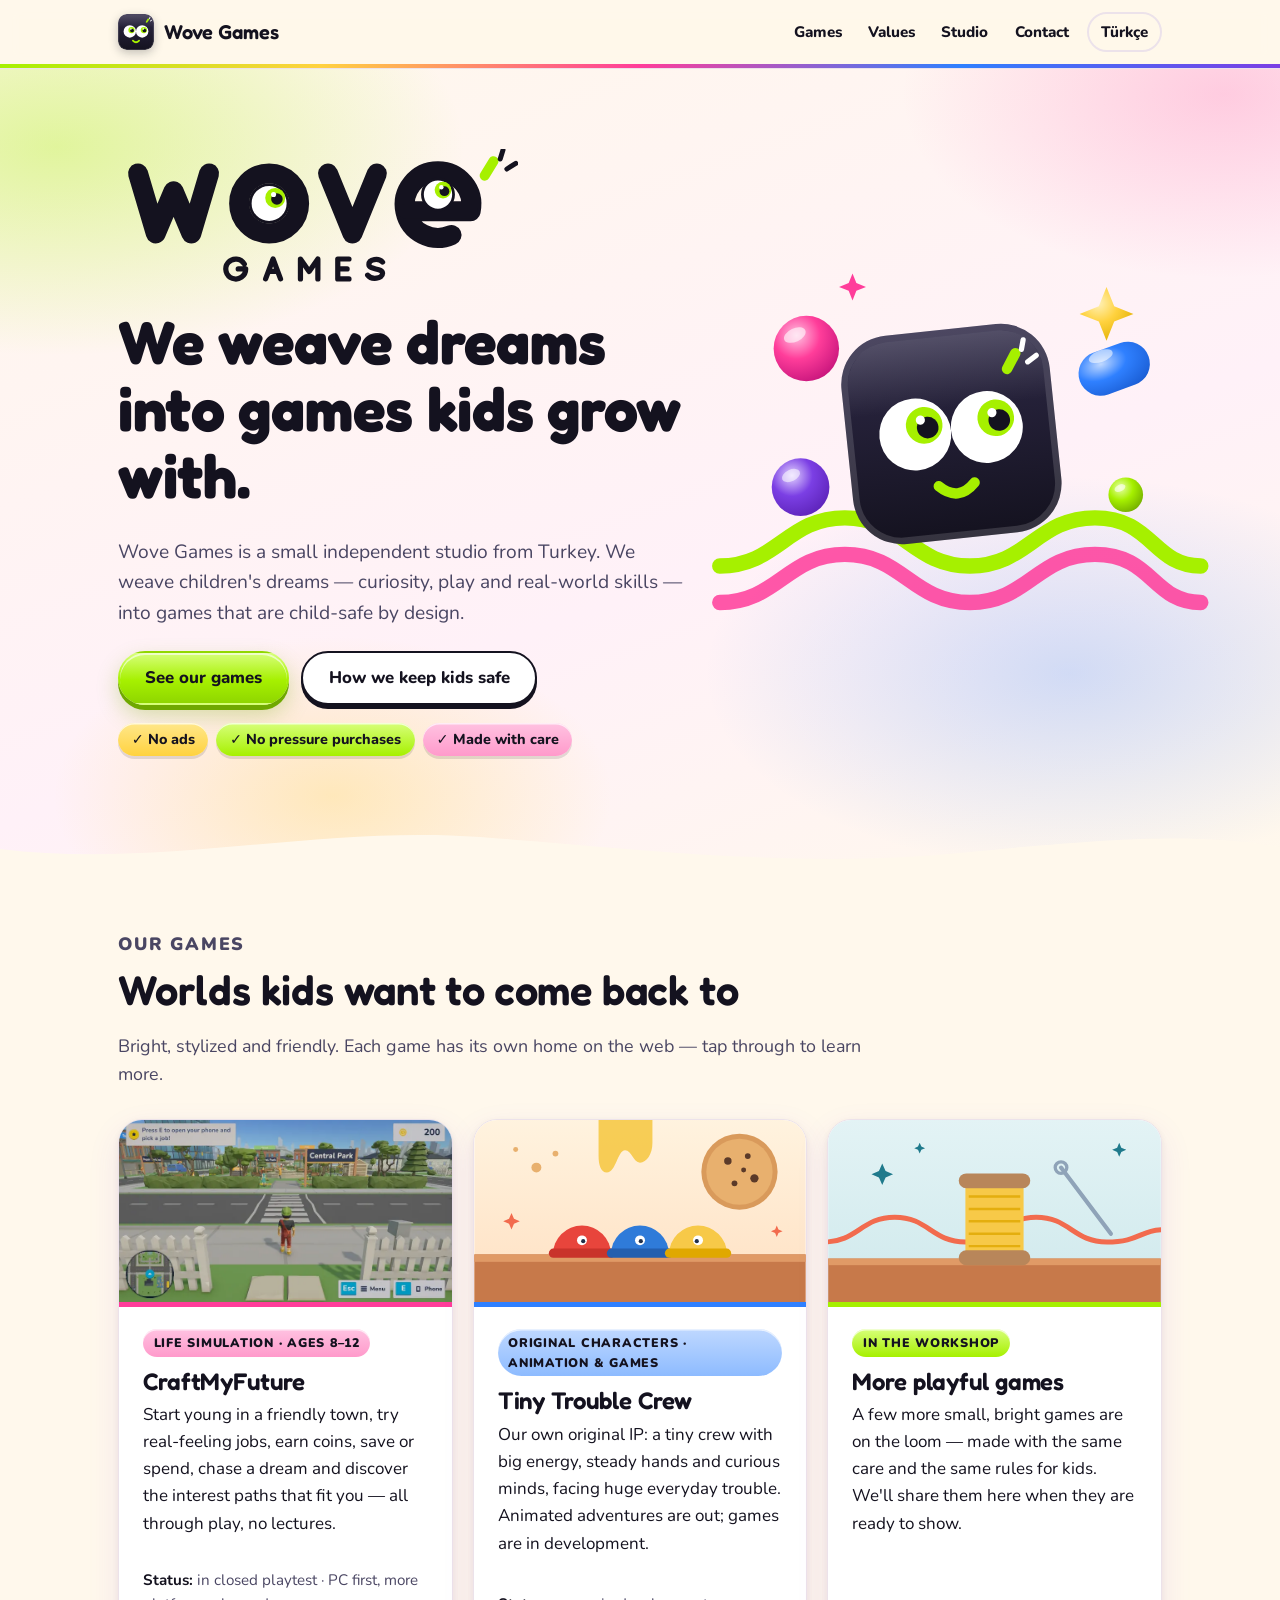
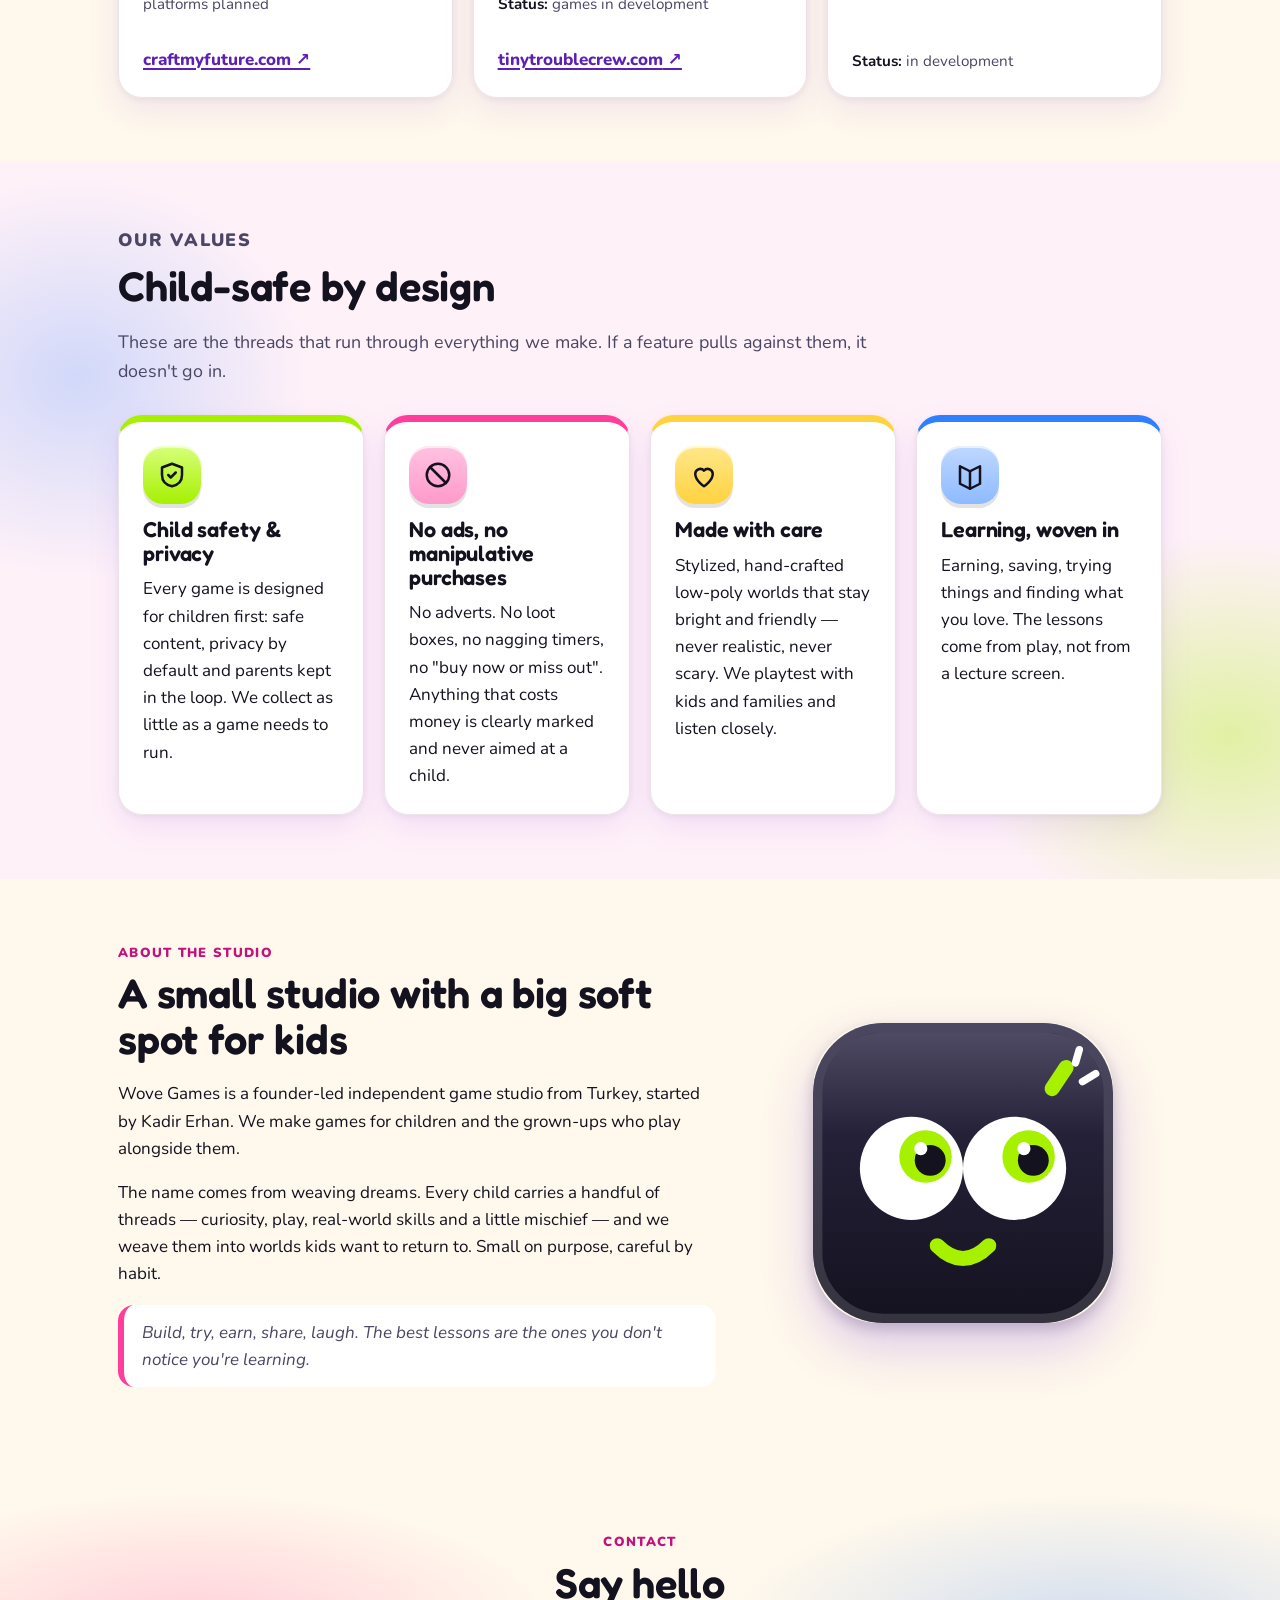
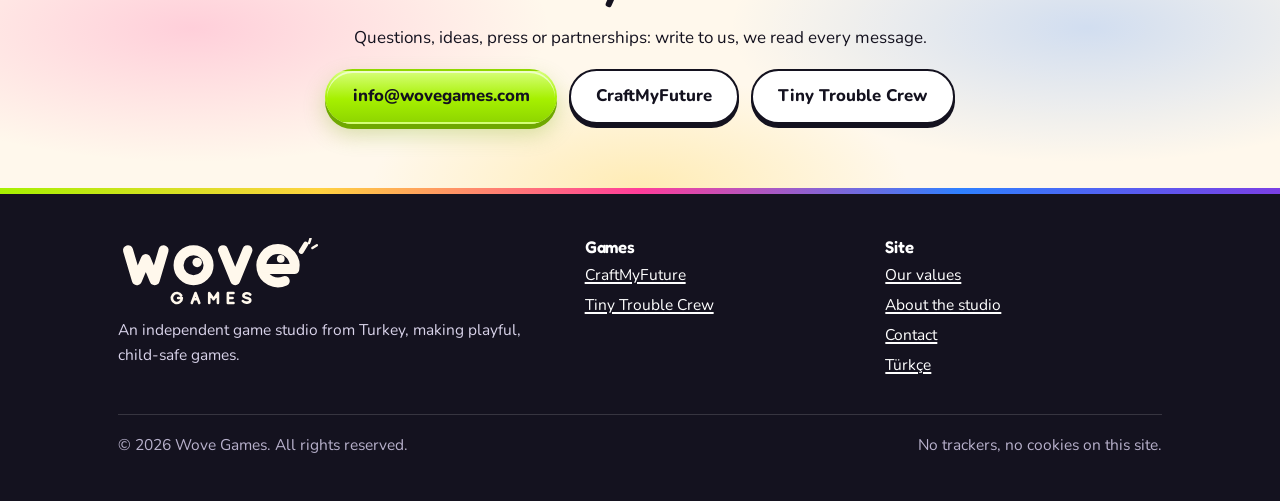
==== commit 2dee204d: "Contact: info@wovegames.com replaces the "coming soon" placeholder (EN + TR) Co-Authored-By: Claude " ====
--- a/index.html
+++ b/index.html
@@ -10,14 +10,14 @@
 <link rel="alternate" hreflang="tr" href="https://wovegames.com/tr/">
 <link rel="alternate" hreflang="x-default" href="https://wovegames.com/">
 <meta name="theme-color" content="#A6F000">
-<link rel="icon" href="/favicon.svg" type="image/svg+xml">
-<link rel="apple-touch-icon" href="/assets/logo-mark-512.png">
+<link rel="icon" href="/favicon.svg?v=2" type="image/svg+xml">
+<link rel="apple-touch-icon" href="/assets/logo-mark-512.png?v=2">
 <meta property="og:type" content="website">
 <meta property="og:site_name" content="Wove Games">
 <meta property="og:title" content="Wove Games — We weave dreams into games">
 <meta property="og:description" content="A small independent game studio from Turkey making child-safe games: CraftMyFuture, Tiny Trouble Crew and more playful games in the workshop.">
 <meta property="og:url" content="https://wovegames.com/">
-<meta property="og:image" content="https://wovegames.com/assets/og.png">
+<meta property="og:image" content="https://wovegames.com/assets/og.png?v=2">
 <meta property="og:image:width" content="1200">
 <meta property="og:image:height" content="630">
 <meta property="og:image:alt" content="Wove Games logo: the word wove in chunky rounded letters, the o and the e looking out with cartoon eyes, GAMES written beneath">
@@ -27,13 +27,13 @@
 <link rel="preconnect" href="https://fonts.googleapis.com">
 <link rel="preconnect" href="https://fonts.gstatic.com" crossorigin>
 <link rel="stylesheet" href="https://fonts.googleapis.com/css2?family=Fredoka:wght@600;700&family=Nunito:wght@400;700;800;900&display=swap">
-<link rel="stylesheet" href="/assets/css/site.css">
+<link rel="stylesheet" href="/assets/css/site.css?v=2">
 </head>
 <body>
 <a class="skip-link" href="#main">Skip to content</a>
 <header class="site-header">
  <div class="wrap">
-  <a class="brand" href="/"><img src="/assets/logo-mark.svg" alt="" width="36" height="36">Wove Games</a>
+  <a class="brand" href="/"><img src="/assets/logo-mark.svg?v=2" alt="" width="36" height="36">Wove Games</a>
   <nav class="nav" aria-label="Main">
    <ul><li><a href="#games">Games</a></li><li><a href="#values">Values</a></li><li><a href="#studio">Studio</a></li><li><a href="#contact">Contact</a></li></ul>
    <a class="lang" href="/tr/" hreflang="tr" lang="tr">Türkçe</a>
@@ -183,7 +183,7 @@
    <p>The name comes from weaving dreams. Every child carries a handful of threads — curiosity, play, real-world skills and a little mischief — and we weave them into worlds kids want to return to. Small on purpose, careful by habit.</p>
    <p class="weave-note">Build, try, earn, share, laugh. The best lessons are the ones you don't notice you're learning.</p>
   </div>
-  <img class="about-mark" src="/assets/logo-mark.svg" alt="The Wove Games mark: a dark rounded square with two big cartoon eyes with lime irises and a small lime smile" width="300" height="300" loading="lazy">
+  <img class="about-mark" src="/assets/logo-mark.svg?v=2" alt="The Wove Games mark: a dark rounded square with two big cartoon eyes with lime irises and a small lime smile" width="300" height="300" loading="lazy">
  </div>
 </section>
 
@@ -191,13 +191,12 @@
  <div class="wrap">
   <p class="eyebrow">Contact</p>
   <h2 id="contact-title">Say hello</h2>
-  <p>A studio inbox is on its way. Until then, the best way to reach us is through our games' own sites.</p>
-  <!-- TODO: contact email -->
+  <p>Questions, ideas, press or partnerships: write to us, we read every message.</p>
   <div class="links">
+   <a class="btn btn-primary" href="mailto:info@wovegames.com">info@wovegames.com</a>
    <a class="btn btn-outline" href="https://craftmyfuture.com" rel="noopener">CraftMyFuture</a>
    <a class="btn btn-outline" href="https://tinytroublecrew.com" rel="noopener">Tiny Trouble Crew</a>
   </div>
-  <p class="placeholder">Contact details coming soon</p>
  </div>
 </section>
 </main>
